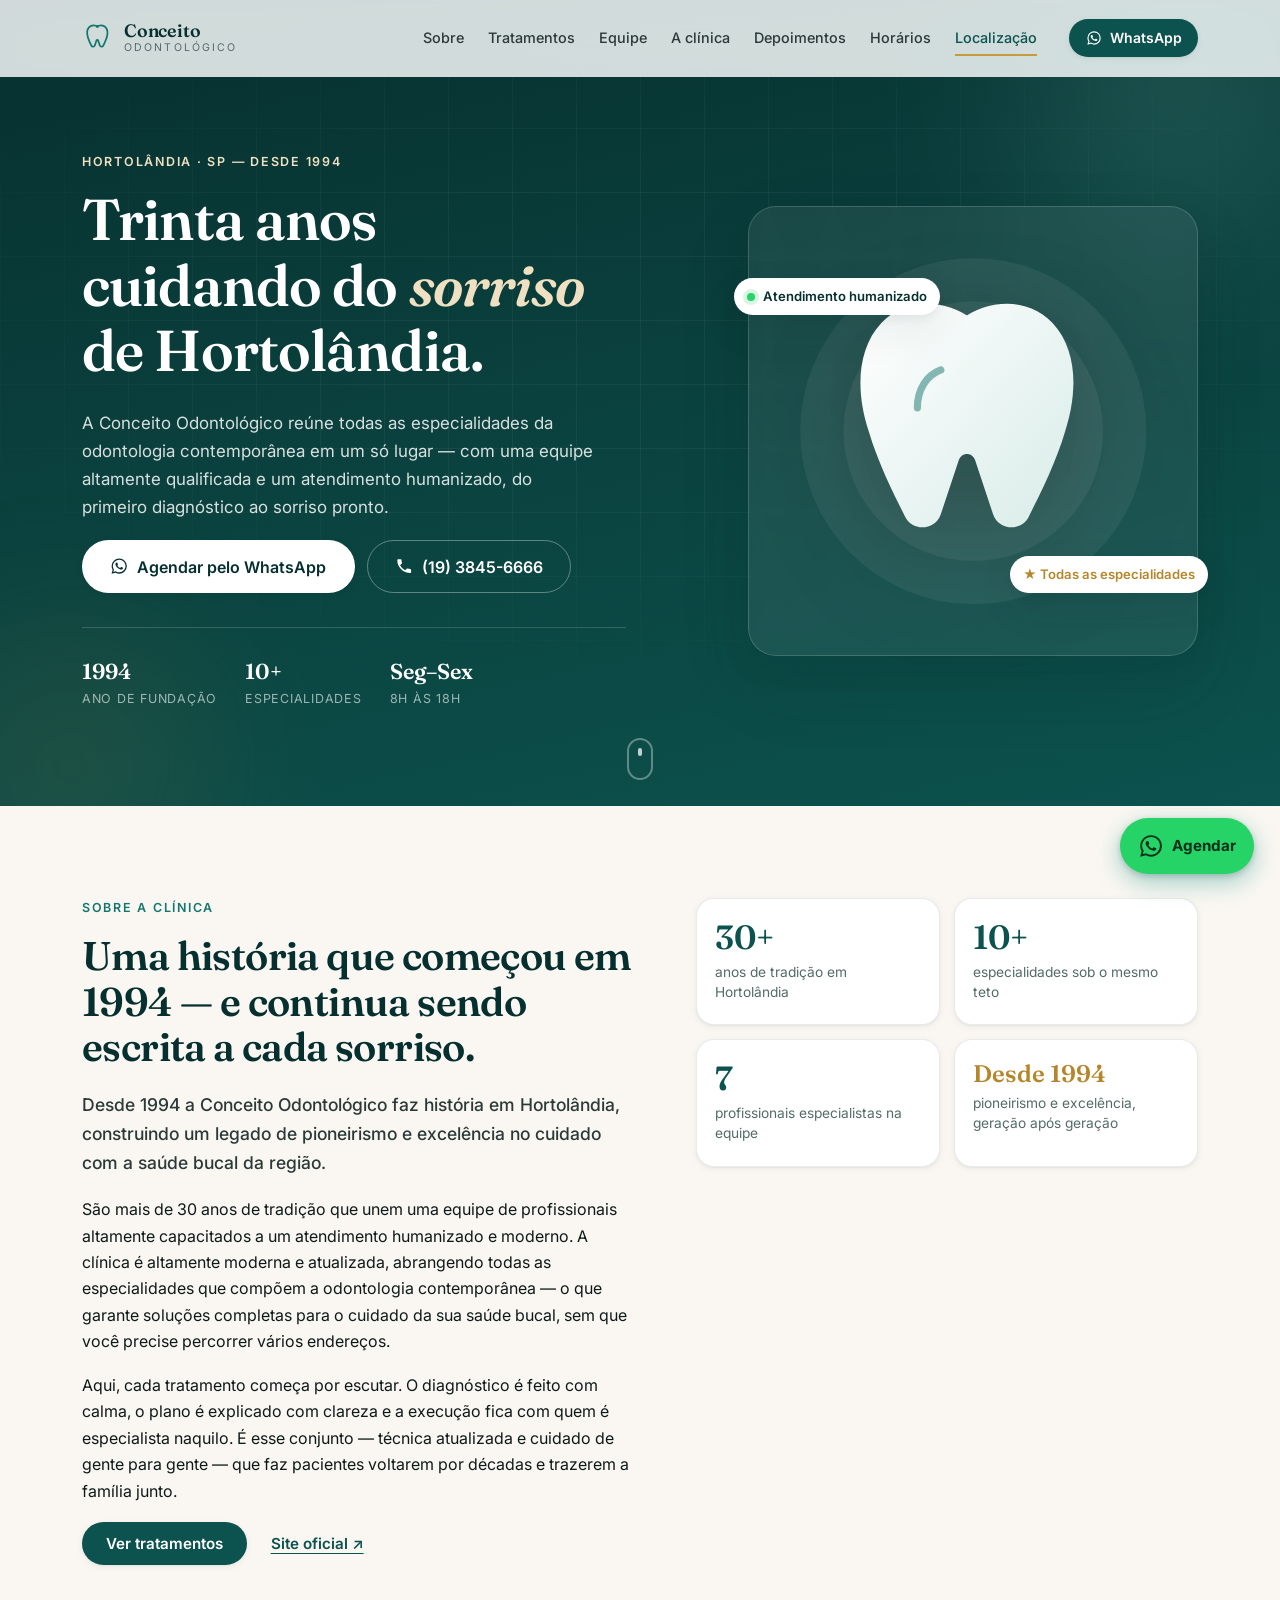
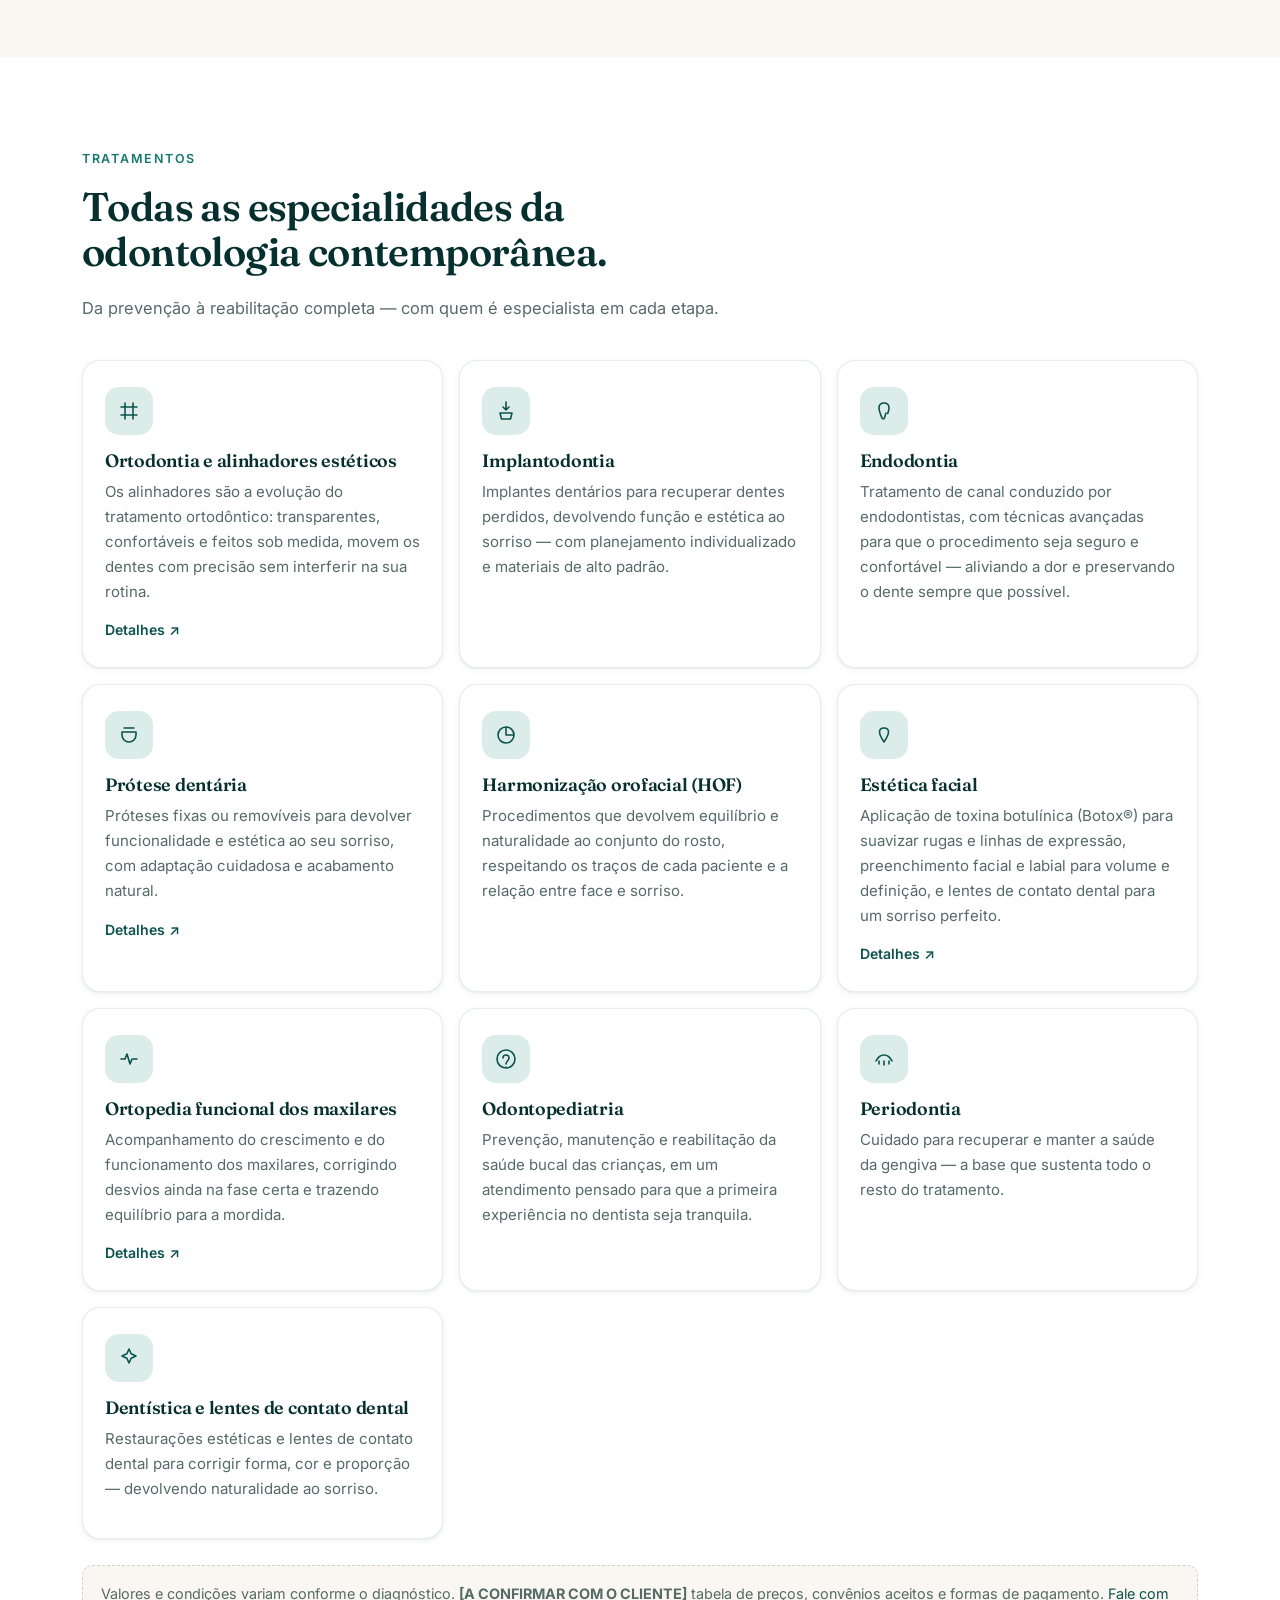
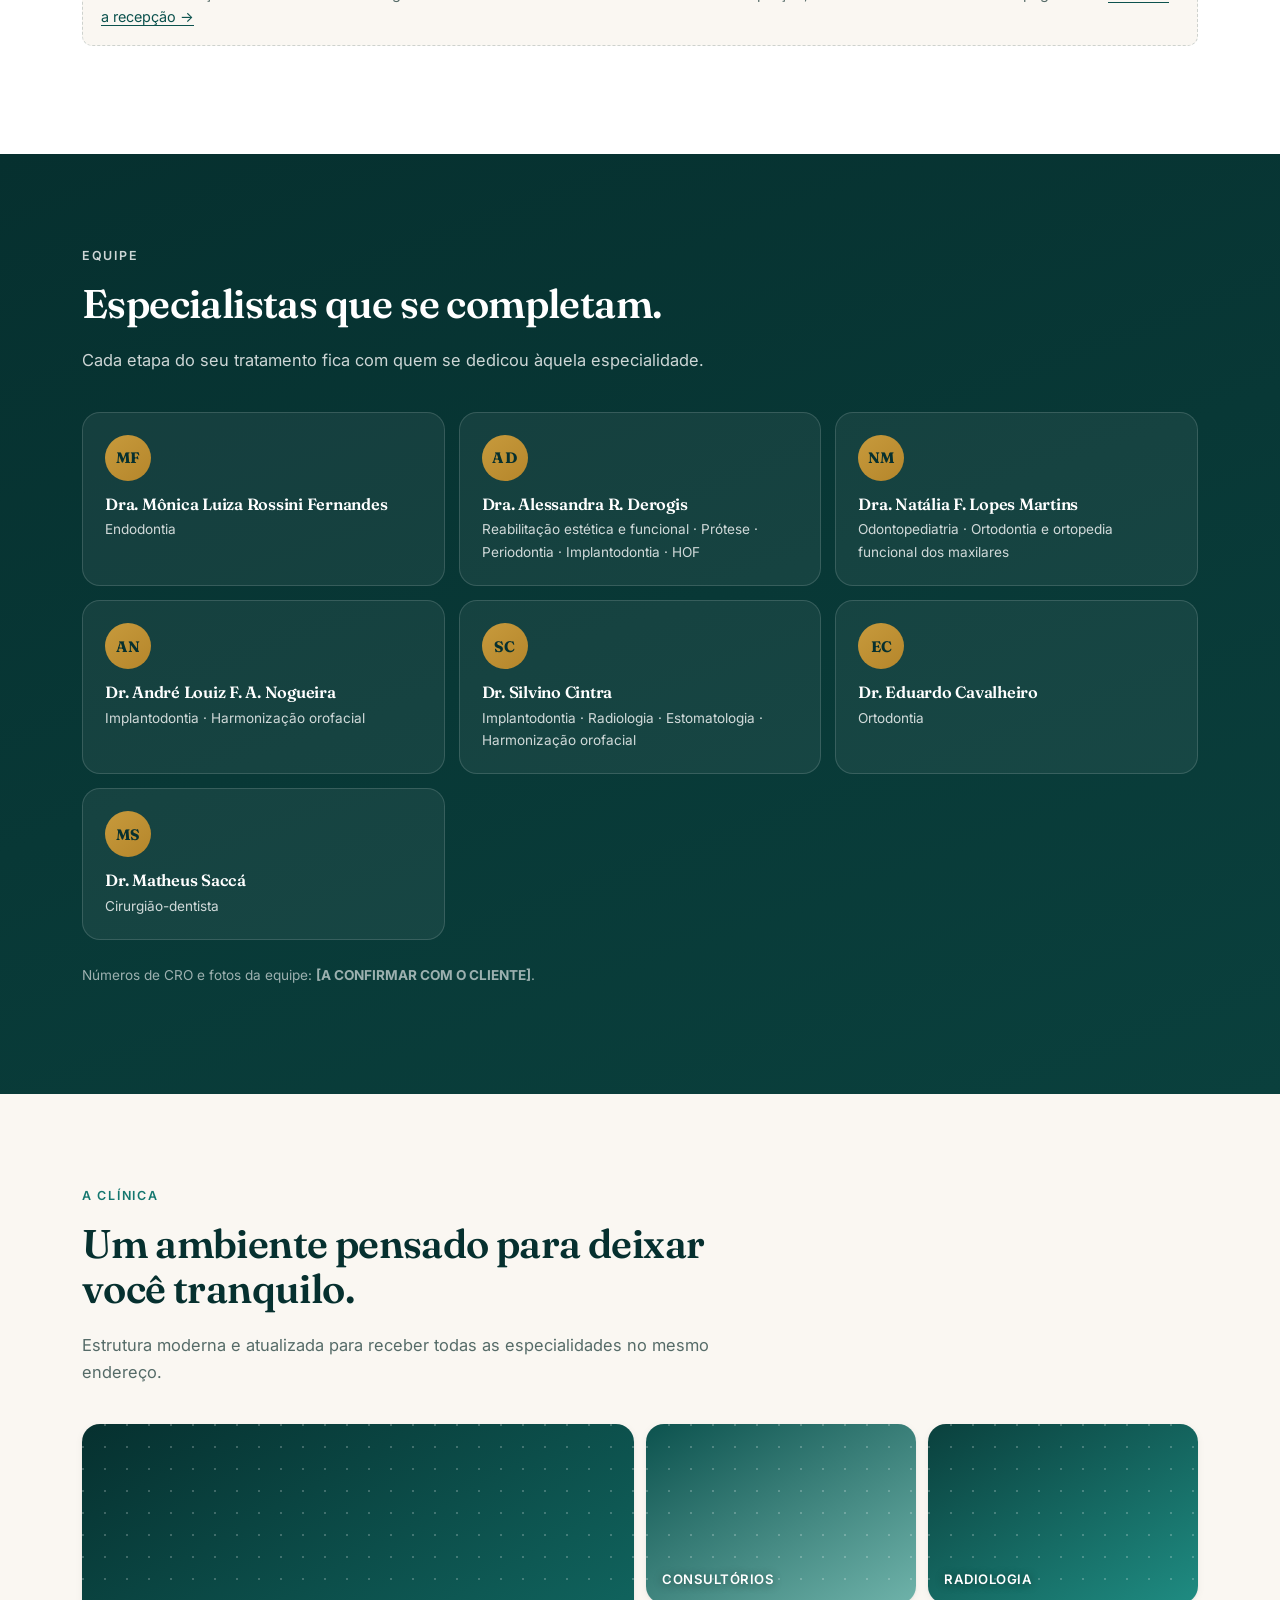
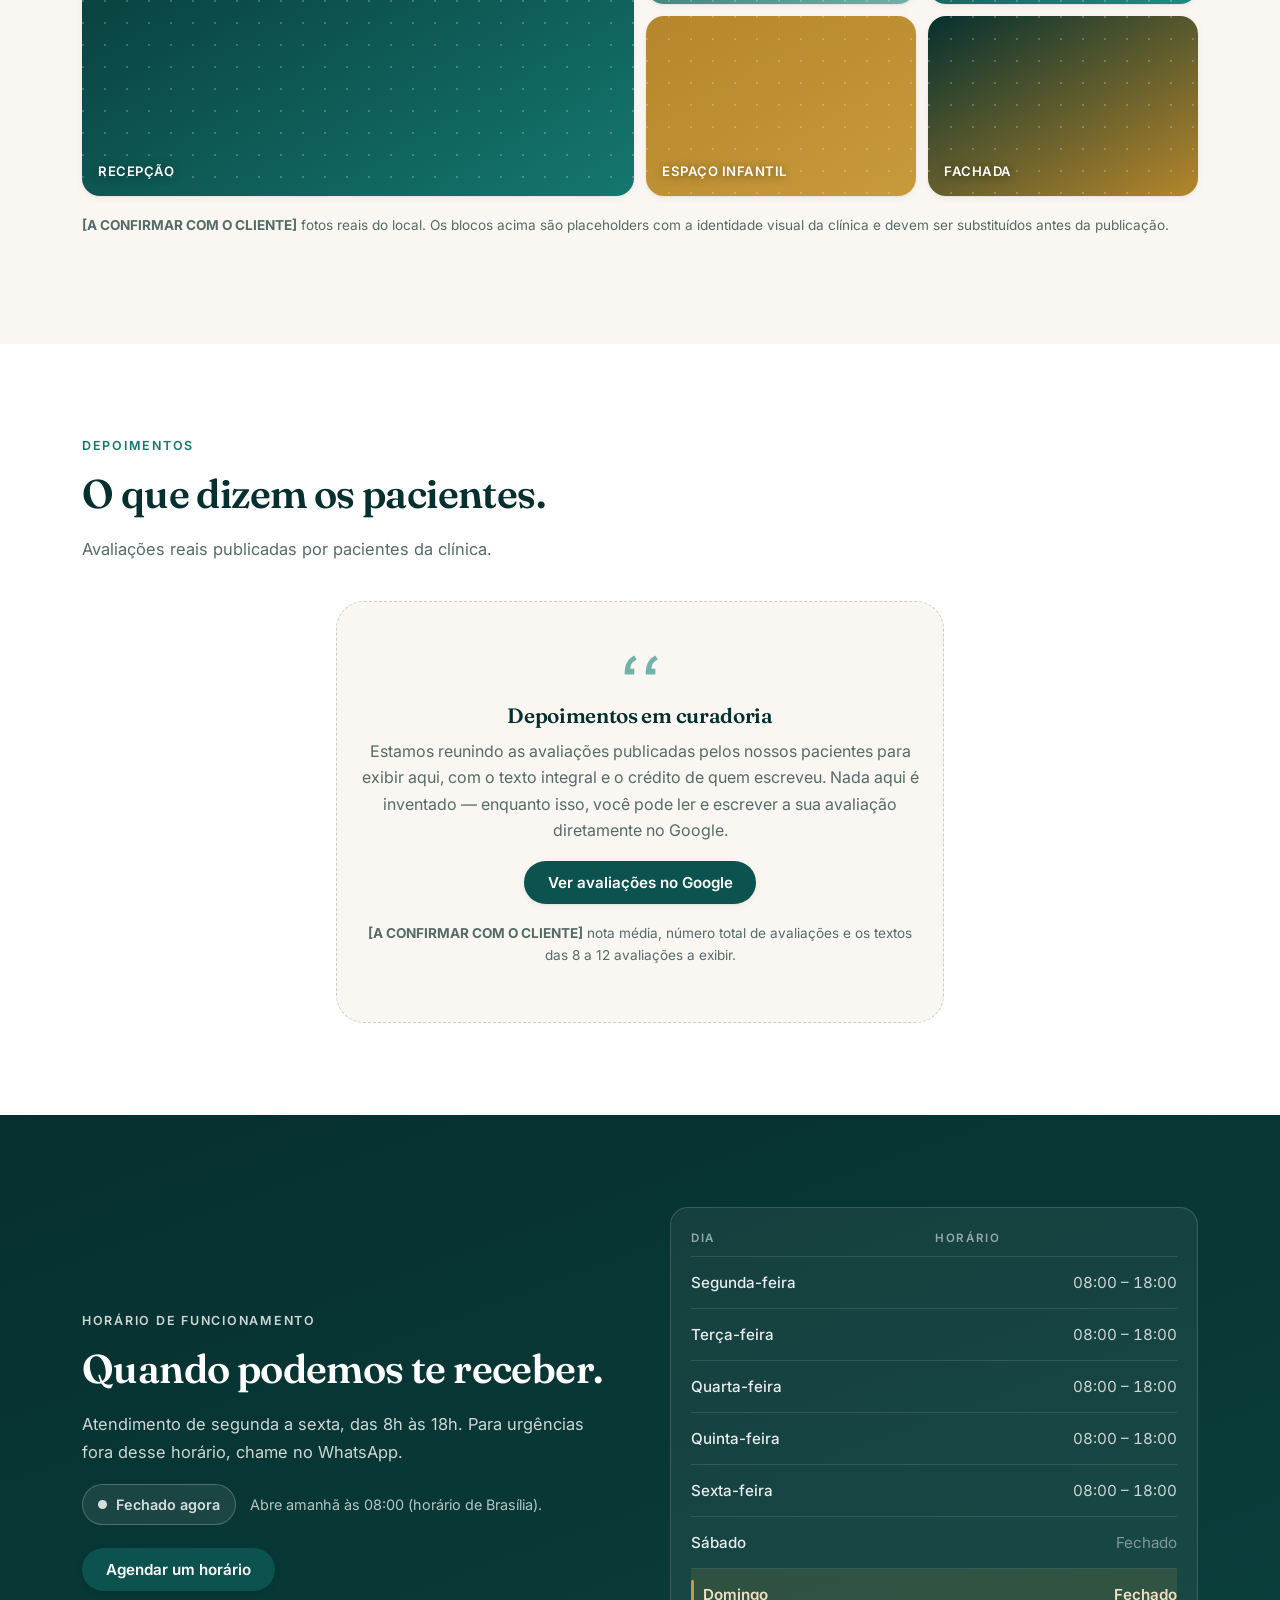
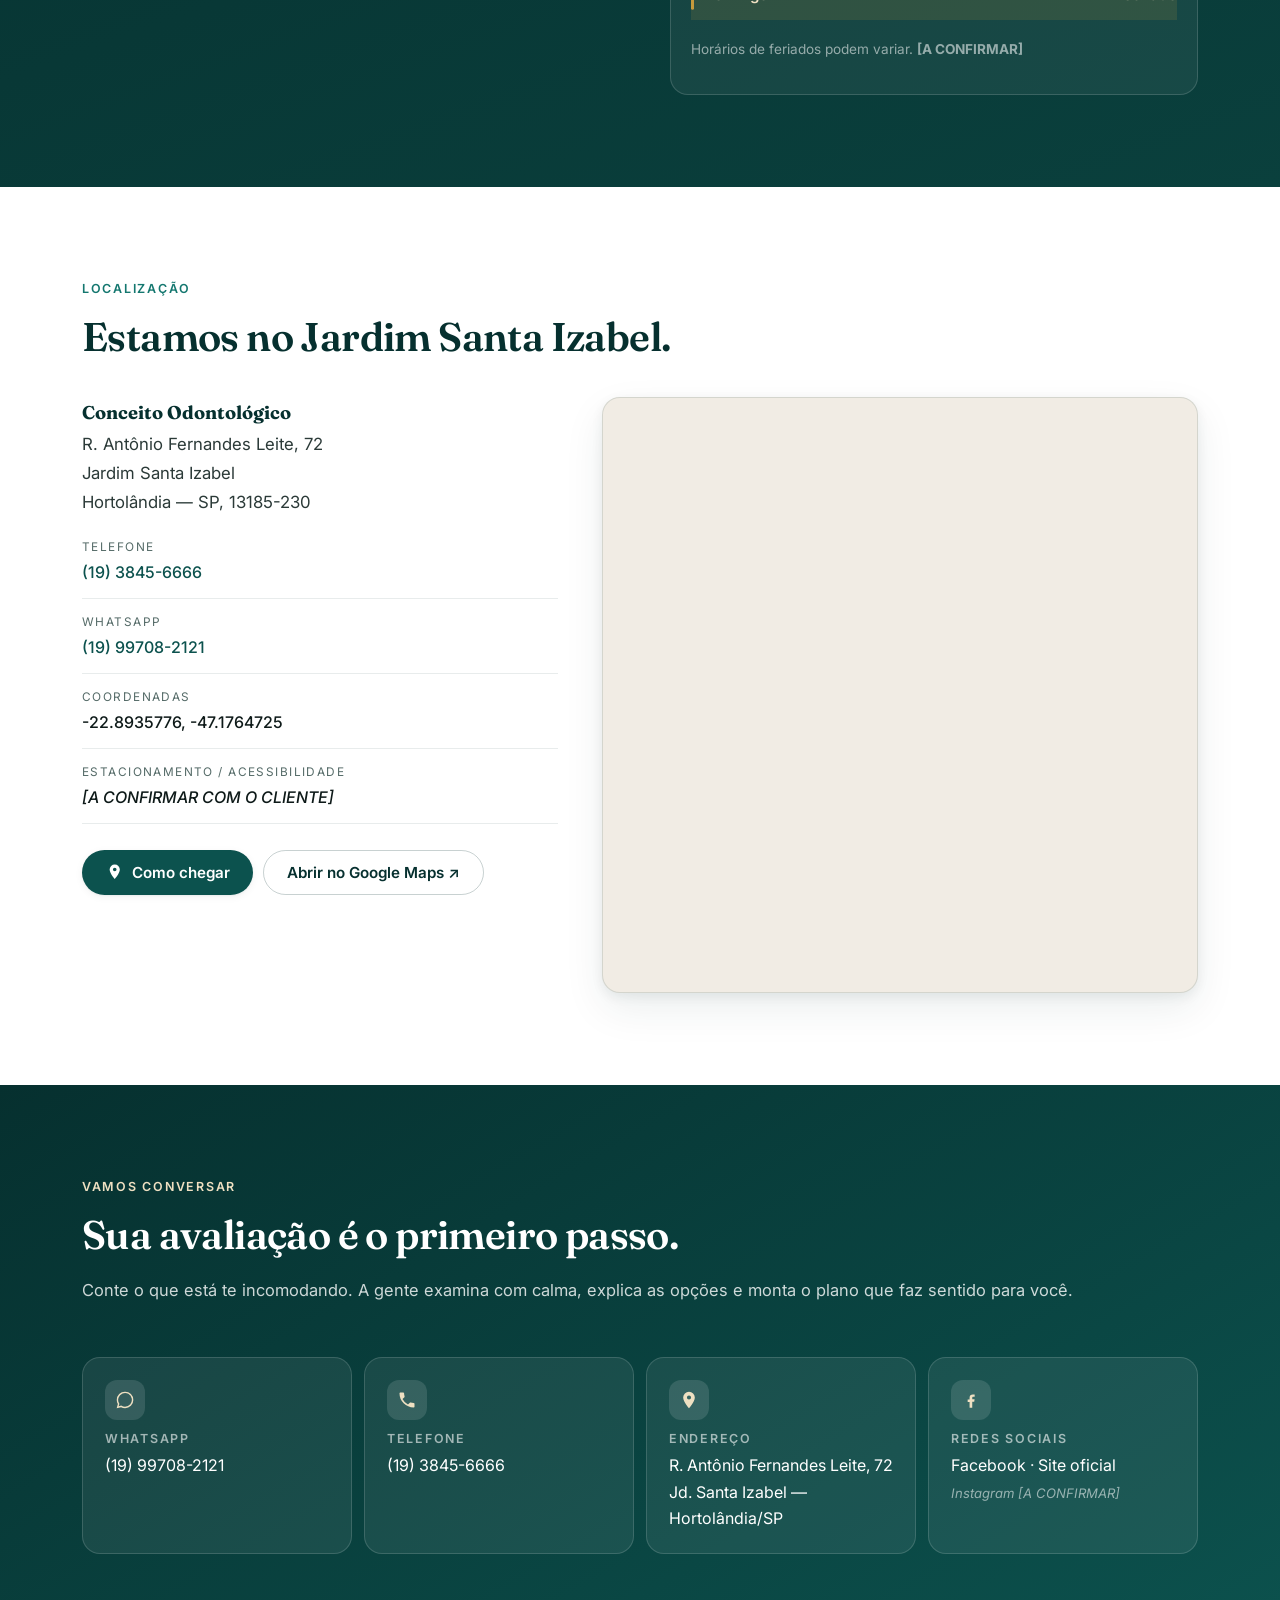
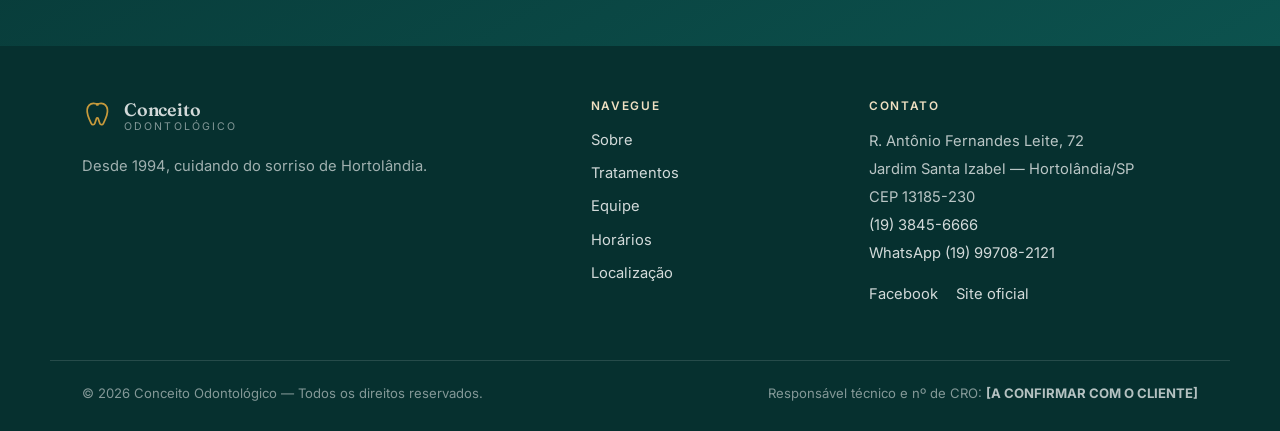
==== conceito-odontologico/index.html @ 2bec83d8 "Add single-page website for Conceito Odontológico (Hortolândia/SP) Builds a responsive, dependency-f" ====
<!DOCTYPE html>
<html lang="pt-BR">
<head>
<meta charset="utf-8">
<meta name="viewport" content="width=device-width, initial-scale=1, viewport-fit=cover">
<title>Conceito Odontológico — Clínica Odontológica em Hortolândia/SP | Desde 1994</title>
<meta name="description" content="Clínica odontológica completa em Hortolândia/SP desde 1994. Implantes, ortodontia e alinhadores, endodontia, prótese, odontopediatria e harmonização orofacial. R. Antônio Fernandes Leite, 72 — Jardim Santa Izabel. (19) 3845-6666.">
<meta name="theme-color" content="#06302F">
<meta name="author" content="Conceito Odontológico">
<link rel="canonical" href="https://conceitoodontologico.com.br/">
<link rel="icon" href="assets/favicon.svg" type="image/svg+xml">
<link rel="apple-touch-icon" href="assets/favicon.svg">

<!-- Open Graph / Social -->
<meta property="og:type" content="website">
<meta property="og:locale" content="pt_BR">
<meta property="og:site_name" content="Conceito Odontológico">
<meta property="og:title" content="Conceito Odontológico — 30 anos cuidando do sorriso de Hortolândia">
<meta property="og:description" content="Clínica odontológica completa em Hortolândia/SP desde 1994. Implantes, ortodontia, endodontia, prótese, odontopediatria e harmonização orofacial.">
<meta property="og:url" content="https://conceitoodontologico.com.br/">
<meta property="og:image" content="https://conceitoodontologico.com.br/assets/og-image.png">
<meta property="og:image:width" content="1200">
<meta property="og:image:height" content="630">
<meta property="og:image:alt" content="Conceito Odontológico — clínica odontológica em Hortolândia desde 1994">
<meta name="twitter:card" content="summary_large_image">
<meta name="twitter:title" content="Conceito Odontológico — 30 anos cuidando do sorriso de Hortolândia">
<meta name="twitter:description" content="Clínica odontológica completa em Hortolândia/SP desde 1994.">
<meta name="twitter:image" content="https://conceitoodontologico.com.br/assets/og-image.png">

<!-- Fontes -->
<link rel="preconnect" href="https://fonts.googleapis.com">
<link rel="preconnect" href="https://fonts.gstatic.com" crossorigin>
<link rel="stylesheet" href="https://fonts.googleapis.com/css2?family=Fraunces:opsz,wght@9..144,400;9..144,500;9..144,600;9..144,700&family=Inter:wght@400;500;600;700&display=swap">
<link rel="stylesheet" href="css/styles.css">
</head>
<body>

<a class="skip-link" href="#conteudo">Pular para o conteúdo principal</a>

<!-- ============ HEADER ============ -->
<header class="site-header" id="topo">
  <div class="wrap header-inner">
    <a class="brand" href="#topo" aria-label="Conceito Odontológico — início">
      <svg class="brand-mark" viewBox="0 0 40 40" aria-hidden="true" focusable="false">
        <path d="M20 6c-3.4-2.6-8.2-2.6-11 .4-3 3.2-3 8.4-1.6 13 1.1 3.6 2.8 7.1 4.3 10.2.9 1.9 3.6 1.7 4.3-.3l2.2-6.4c.3-.9 1.6-.9 1.9 0l2.2 6.4c.7 2 3.4 2.2 4.3.3 1.5-3.1 3.2-6.6 4.3-10.2 1.4-4.6 1.4-9.8-1.6-13-2.8-3-7.6-3-11-.4z" fill="none" stroke="currentColor" stroke-width="2.2" stroke-linejoin="round"/>
      </svg>
      <span class="brand-text">
        <span class="brand-name">Conceito</span>
        <span class="brand-sub">Odontológico</span>
      </span>
    </a>

    <button class="nav-toggle" id="navToggle" aria-expanded="false" aria-controls="navMenu" aria-label="Abrir menu de navegação">
      <span class="nav-toggle-bar"></span>
      <span class="nav-toggle-bar"></span>
      <span class="nav-toggle-bar"></span>
    </button>

    <nav class="nav" id="navMenu" aria-label="Navegação principal">
      <ul class="nav-list">
        <li><a href="#sobre">Sobre</a></li>
        <li><a href="#tratamentos">Tratamentos</a></li>
        <li><a href="#equipe">Equipe</a></li>
        <li><a href="#galeria">A clínica</a></li>
        <li><a href="#depoimentos">Depoimentos</a></li>
        <li><a href="#horarios">Horários</a></li>
        <li><a href="#localizacao">Localização</a></li>
      </ul>
      <a class="btn btn-primary btn-sm nav-cta" href="https://wa.me/5519997082121?text=Ol%C3%A1%21%20Gostaria%20de%20agendar%20uma%20avalia%C3%A7%C3%A3o%20na%20Conceito%20Odontol%C3%B3gico." target="_blank" rel="noopener">
        <svg class="ico" viewBox="0 0 24 24" aria-hidden="true"><path fill="currentColor" d="M12.04 2A9.9 9.9 0 0 0 2.1 11.9c0 1.75.46 3.46 1.34 4.97L2 22l5.27-1.38a9.9 9.9 0 0 0 4.77 1.22h.01A9.9 9.9 0 0 0 22 11.94 9.9 9.9 0 0 0 12.04 2Zm0 18.02a8.2 8.2 0 0 1-4.19-1.15l-.3-.18-3.13.82.84-3.05-.2-.31a8.2 8.2 0 1 1 6.98 3.87Zm4.5-6.15c-.24-.12-1.45-.72-1.68-.8-.22-.08-.39-.12-.55.12-.16.25-.63.8-.78.97-.14.16-.29.18-.53.06a6.7 6.7 0 0 1-3.35-2.93c-.25-.43.25-.4.72-1.33.08-.16.04-.3-.02-.42-.06-.12-.55-1.33-.76-1.82-.2-.48-.4-.41-.55-.42h-.47c-.16 0-.42.06-.64.3-.22.25-.84.83-.84 2.02s.86 2.34.98 2.5c.12.17 1.7 2.6 4.12 3.64 1.53.66 2.13.72 2.9.6.46-.06 1.45-.59 1.65-1.16.2-.57.2-1.06.14-1.16-.06-.1-.22-.17-.46-.29Z"/></svg>
        WhatsApp
      </a>
    </nav>
  </div>
</header>

<main id="conteudo">

<!-- ============ HERO ============ -->
<section class="hero" aria-labelledby="hero-title">
  <div class="hero-bg" aria-hidden="true">
    <div class="hero-glow hero-glow-a"></div>
    <div class="hero-glow hero-glow-b"></div>
    <div class="hero-grid"></div>
  </div>

  <div class="wrap hero-inner">
    <div class="hero-copy">
      <p class="eyebrow reveal">Hortolândia · SP — desde 1994</p>
      <h1 class="hero-title reveal" id="hero-title">
        Trinta anos cuidando do <em>sorriso</em> de Hortolândia.
      </h1>
      <p class="hero-lead reveal">
        A Conceito Odontológico reúne todas as especialidades da odontologia contemporânea
        em um só lugar — com uma equipe altamente qualificada e um atendimento humanizado,
        do primeiro diagnóstico ao sorriso pronto.
      </p>
      <div class="hero-actions reveal">
        <a class="btn btn-primary btn-lg" href="https://wa.me/5519997082121?text=Ol%C3%A1%21%20Gostaria%20de%20agendar%20uma%20avalia%C3%A7%C3%A3o%20na%20Conceito%20Odontol%C3%B3gico." target="_blank" rel="noopener">
          <svg class="ico" viewBox="0 0 24 24" aria-hidden="true"><path fill="currentColor" d="M12.04 2A9.9 9.9 0 0 0 2.1 11.9c0 1.75.46 3.46 1.34 4.97L2 22l5.27-1.38a9.9 9.9 0 0 0 4.77 1.22h.01A9.9 9.9 0 0 0 22 11.94 9.9 9.9 0 0 0 12.04 2Zm0 18.02a8.2 8.2 0 0 1-4.19-1.15l-.3-.18-3.13.82.84-3.05-.2-.31a8.2 8.2 0 1 1 6.98 3.87Zm4.5-6.15c-.24-.12-1.45-.72-1.68-.8-.22-.08-.39-.12-.55.12-.16.25-.63.8-.78.97-.14.16-.29.18-.53.06a6.7 6.7 0 0 1-3.35-2.93c-.25-.43.25-.4.72-1.33.08-.16.04-.3-.02-.42-.06-.12-.55-1.33-.76-1.82-.2-.48-.4-.41-.55-.42h-.47c-.16 0-.42.06-.64.3-.22.25-.84.83-.84 2.02s.86 2.34.98 2.5c.12.17 1.7 2.6 4.12 3.64 1.53.66 2.13.72 2.9.6.46-.06 1.45-.59 1.65-1.16.2-.57.2-1.06.14-1.16-.06-.1-.22-.17-.46-.29Z"/></svg>
          Agendar pelo WhatsApp
        </a>
        <a class="btn btn-ghost btn-lg" href="tel:+551938456666">
          <svg class="ico" viewBox="0 0 24 24" aria-hidden="true"><path fill="currentColor" d="M6.6 10.8a15.1 15.1 0 0 0 6.6 6.6l2.2-2.2c.3-.3.7-.4 1-.2 1.1.4 2.3.6 3.6.6.6 0 1 .4 1 1V20c0 .6-.4 1-1 1A17 17 0 0 1 3 4c0-.6.4-1 1-1h3.5c.6 0 1 .4 1 1 0 1.2.2 2.4.6 3.6.1.4 0 .7-.2 1l-2.3 2.2Z"/></svg>
          (19) 3845-6666
        </a>
      </div>

      <ul class="hero-badges reveal" role="list">
        <li><strong>1994</strong><span>ano de fundação</span></li>
        <li><strong>10+</strong><span>especialidades</span></li>
        <li><strong>Seg–Sex</strong><span>8h às 18h</span></li>
      </ul>
    </div>

    <div class="hero-art reveal" aria-hidden="true">
      <div class="hero-card hero-card-main">
        <svg viewBox="0 0 220 220" class="tooth-art" role="img" aria-hidden="true">
          <defs>
            <linearGradient id="tg" x1="0" y1="0" x2="1" y2="1">
              <stop offset="0%" stop-color="#ffffff"/>
              <stop offset="100%" stop-color="#D8ECE8"/>
            </linearGradient>
          </defs>
          <circle cx="110" cy="110" r="96" fill="rgba(255,255,255,.06)"/>
          <circle cx="110" cy="110" r="72" fill="rgba(255,255,255,.06)"/>
          <path d="M110 48c-16-12-38-12-51 2-14 15-14 39-7 60 5 17 13 33 20 47 4 9 17 8 20-1l10-30c1.5-4.5 7.5-4.5 9 0l10 30c3 9 16 10 20 1 7-14 15-30 20-47 7-21 7-45-7-60-13-14-35-14-51-2z" fill="url(#tg)"/>
          <path d="M92 76c-8 3-13 11-13 21" fill="none" stroke="#14776F" stroke-width="4" stroke-linecap="round" opacity=".5"/>
        </svg>
      </div>
      <div class="hero-chip hero-chip-1">
        <span class="dot"></span> Atendimento humanizado
      </div>
      <div class="hero-chip hero-chip-2">
        ★ Todas as especialidades
      </div>
    </div>
  </div>

  <a class="hero-scroll" href="#sobre" aria-label="Rolar para a seção Sobre">
    <span></span>
  </a>
</section>

<!-- ============ SOBRE ============ -->
<section class="section section-bone" id="sobre" aria-labelledby="sobre-title">
  <div class="wrap grid-2">
    <div class="reveal">
      <p class="eyebrow">Sobre a clínica</p>
      <h2 class="section-title" id="sobre-title">Uma história que começou em 1994 — e continua sendo escrita a cada sorriso.</h2>
      <p class="lead">
        Desde 1994 a Conceito Odontológico faz história em Hortolândia, construindo um legado
        de pioneirismo e excelência no cuidado com a saúde bucal da região.
      </p>
      <p>
        São mais de 30 anos de tradição que unem uma equipe de profissionais altamente
        capacitados a um atendimento humanizado e moderno. A clínica é altamente moderna e
        atualizada, abrangendo todas as especialidades que compõem a odontologia contemporânea
        — o que garante soluções completas para o cuidado da sua saúde bucal, sem que você
        precise percorrer vários endereços.
      </p>
      <p>
        Aqui, cada tratamento começa por escutar. O diagnóstico é feito com calma, o plano é
        explicado com clareza e a execução fica com quem é especialista naquilo. É esse
        conjunto — técnica atualizada e cuidado de gente para gente — que faz pacientes
        voltarem por décadas e trazerem a família junto.
      </p>
      <div class="about-actions">
        <a class="btn btn-primary" href="#tratamentos">Ver tratamentos</a>
        <a class="btn btn-link" href="https://conceitoodontologico.com.br/" target="_blank" rel="noopener">Site oficial ↗</a>
      </div>
    </div>

    <ul class="stat-grid reveal" role="list">
      <li class="stat">
        <span class="stat-num" data-count="30" data-suffix="+">30+</span>
        <span class="stat-label">anos de tradição em Hortolândia</span>
      </li>
      <li class="stat">
        <span class="stat-num" data-count="10" data-suffix="+">10+</span>
        <span class="stat-label">especialidades sob o mesmo teto</span>
      </li>
      <li class="stat">
        <span class="stat-num" data-count="7" data-suffix="">7</span>
        <span class="stat-label">profissionais especialistas na equipe</span>
      </li>
      <li class="stat stat-wide">
        <span class="stat-num stat-num-sm">Desde 1994</span>
        <span class="stat-label">pioneirismo e excelência, geração após geração</span>
      </li>
    </ul>
  </div>
</section>

<!-- ============ TRATAMENTOS ============ -->
<section class="section" id="tratamentos" aria-labelledby="trat-title">
  <div class="wrap">
    <header class="section-head reveal">
      <p class="eyebrow">Tratamentos</p>
      <h2 class="section-title" id="trat-title">Todas as especialidades da odontologia contemporânea.</h2>
      <p class="section-sub">
        Da prevenção à reabilitação completa — com quem é especialista em cada etapa.
      </p>
    </header>

    <ul class="card-grid" role="list">

      <li class="card reveal">
        <span class="card-icon" aria-hidden="true">
          <svg viewBox="0 0 24 24"><path fill="none" stroke="currentColor" stroke-width="1.6" stroke-linecap="round" stroke-linejoin="round" d="M4 8h16M4 16h16M8 4v16M16 4v16"/></svg>
        </span>
        <h3>Ortodontia e alinhadores estéticos</h3>
        <p>Os alinhadores são a evolução do tratamento ortodôntico: transparentes, confortáveis e feitos sob medida, movem os dentes com precisão sem interferir na sua rotina.</p>
        <a class="card-link" href="https://conceitoodontologico.com.br/tratamentos/ortodontia-e-alinhadores-esteticos/" target="_blank" rel="noopener">Detalhes <span aria-hidden="true">↗</span></a>
      </li>

      <li class="card reveal">
        <span class="card-icon" aria-hidden="true">
          <svg viewBox="0 0 24 24"><path fill="none" stroke="currentColor" stroke-width="1.6" stroke-linecap="round" stroke-linejoin="round" d="M12 3v8m0 0 3-3m-3 3-3-3m-3 6h12l-1.5 6h-9L6 14Z"/></svg>
        </span>
        <h3>Implantodontia</h3>
        <p>Implantes dentários para recuperar dentes perdidos, devolvendo função e estética ao sorriso — com planejamento individualizado e materiais de alto padrão.</p>
      </li>

      <li class="card reveal">
        <span class="card-icon" aria-hidden="true">
          <svg viewBox="0 0 24 24"><path fill="none" stroke="currentColor" stroke-width="1.6" stroke-linecap="round" stroke-linejoin="round" d="M12 4c-3 0-5 2-5 5 0 4 2 7 3 10 .4 1.2 2 1.2 2.4 0L14 14M12 4c3 0 5 2 5 5 0 2-.6 3.8-1.3 5.5"/></svg>
        </span>
        <h3>Endodontia</h3>
        <p>Tratamento de canal conduzido por endodontistas, com técnicas avançadas para que o procedimento seja seguro e confortável — aliviando a dor e preservando o dente sempre que possível.</p>
      </li>

      <li class="card reveal">
        <span class="card-icon" aria-hidden="true">
          <svg viewBox="0 0 24 24"><path fill="none" stroke="currentColor" stroke-width="1.6" stroke-linecap="round" stroke-linejoin="round" d="M5 9h14v3a7 7 0 0 1-7 7 7 7 0 0 1-7-7V9Zm2-4h10"/></svg>
        </span>
        <h3>Prótese dentária</h3>
        <p>Próteses fixas ou removíveis para devolver funcionalidade e estética ao seu sorriso, com adaptação cuidadosa e acabamento natural.</p>
        <a class="card-link" href="https://conceitoodontologico.com.br/tratamentos/protese-dentaria/" target="_blank" rel="noopener">Detalhes <span aria-hidden="true">↗</span></a>
      </li>

      <li class="card reveal">
        <span class="card-icon" aria-hidden="true">
          <svg viewBox="0 0 24 24"><path fill="none" stroke="currentColor" stroke-width="1.6" stroke-linecap="round" stroke-linejoin="round" d="M12 4a8 8 0 1 0 8 8m-8-8v8h8m-8-8a8 8 0 0 1 8 8"/></svg>
        </span>
        <h3>Harmonização orofacial (HOF)</h3>
        <p>Procedimentos que devolvem equilíbrio e naturalidade ao conjunto do rosto, respeitando os traços de cada paciente e a relação entre face e sorriso.</p>
      </li>

      <li class="card reveal">
        <span class="card-icon" aria-hidden="true">
          <svg viewBox="0 0 24 24"><path fill="none" stroke="currentColor" stroke-width="1.6" stroke-linecap="round" stroke-linejoin="round" d="M12 5c2.5 0 4.5 1.5 4.5 4S14 16 12 19c-2-3-4.5-7.5-4.5-10s2-4 4.5-4Z"/></svg>
        </span>
        <h3>Estética facial</h3>
        <p>Aplicação de toxina botulínica (Botox®) para suavizar rugas e linhas de expressão, preenchimento facial e labial para volume e definição, e lentes de contato dental para um sorriso perfeito.</p>
        <a class="card-link" href="https://conceitoodontologico.com.br/tratamentos/estetica-facial/" target="_blank" rel="noopener">Detalhes <span aria-hidden="true">↗</span></a>
      </li>

      <li class="card reveal">
        <span class="card-icon" aria-hidden="true">
          <svg viewBox="0 0 24 24"><path fill="none" stroke="currentColor" stroke-width="1.6" stroke-linecap="round" stroke-linejoin="round" d="M4 12h4l2-5 3 10 2-5h5"/></svg>
        </span>
        <h3>Ortopedia funcional dos maxilares</h3>
        <p>Acompanhamento do crescimento e do funcionamento dos maxilares, corrigindo desvios ainda na fase certa e trazendo equilíbrio para a mordida.</p>
        <a class="card-link" href="https://conceitoodontologico.com.br/tratamentos/ortopedia-funcional-dos-maxilares/" target="_blank" rel="noopener">Detalhes <span aria-hidden="true">↗</span></a>
      </li>

      <li class="card reveal">
        <span class="card-icon" aria-hidden="true">
          <svg viewBox="0 0 24 24"><path fill="none" stroke="currentColor" stroke-width="1.6" stroke-linecap="round" stroke-linejoin="round" d="M9 11a3 3 0 1 1 6 0c0 3-3 3-3 6m0 3h.01"/><circle cx="12" cy="12" r="9" fill="none" stroke="currentColor" stroke-width="1.6"/></svg>
        </span>
        <h3>Odontopediatria</h3>
        <p>Prevenção, manutenção e reabilitação da saúde bucal das crianças, em um atendimento pensado para que a primeira experiência no dentista seja tranquila.</p>
      </li>

      <li class="card reveal">
        <span class="card-icon" aria-hidden="true">
          <svg viewBox="0 0 24 24"><path fill="none" stroke="currentColor" stroke-width="1.6" stroke-linecap="round" stroke-linejoin="round" d="M4 14c2-4 5-6 8-6s6 2 8 6M7 14v3m5-3v4m5-4v3"/></svg>
        </span>
        <h3>Periodontia</h3>
        <p>Cuidado para recuperar e manter a saúde da gengiva — a base que sustenta todo o resto do tratamento.</p>
      </li>

      <li class="card reveal">
        <span class="card-icon" aria-hidden="true">
          <svg viewBox="0 0 24 24"><path fill="none" stroke="currentColor" stroke-width="1.6" stroke-linecap="round" stroke-linejoin="round" d="m12 3 2.2 4.8L19 10l-4.8 2.2L12 17l-2.2-4.8L5 10l4.8-2.2L12 3Z"/></svg>
        </span>
        <h3>Dentística e lentes de contato dental</h3>
        <p>Restaurações estéticas e lentes de contato dental para corrigir forma, cor e proporção — devolvendo naturalidade ao sorriso.</p>
      </li>

    </ul>

    <p class="card-grid-note reveal">
      Valores e condições variam conforme o diagnóstico.
      <strong>[A CONFIRMAR COM O CLIENTE]</strong> tabela de preços, convênios aceitos e formas de pagamento.
      <a href="https://wa.me/5519997082121?text=Ol%C3%A1%21%20Gostaria%20de%20informa%C3%A7%C3%B5es%20sobre%20tratamentos%20e%20valores." target="_blank" rel="noopener">Fale com a recepção →</a>
    </p>
  </div>
</section>

<!-- ============ EQUIPE ============ -->
<section class="section section-deep" id="equipe" aria-labelledby="equipe-title">
  <div class="wrap">
    <header class="section-head reveal">
      <p class="eyebrow eyebrow-light">Equipe</p>
      <h2 class="section-title" id="equipe-title">Especialistas que se completam.</h2>
      <p class="section-sub">
        Cada etapa do seu tratamento fica com quem se dedicou àquela especialidade.
      </p>
    </header>

    <ul class="team-grid" role="list">
      <li class="member reveal">
        <span class="member-initials" aria-hidden="true">MF</span>
        <h3>Dra. Mônica Luiza Rossini Fernandes</h3>
        <p class="member-role">Endodontia</p>
      </li>
      <li class="member reveal">
        <span class="member-initials" aria-hidden="true">AD</span>
        <h3>Dra. Alessandra R. Derogis</h3>
        <p class="member-role">Reabilitação estética e funcional · Prótese · Periodontia · Implantodontia · HOF</p>
      </li>
      <li class="member reveal">
        <span class="member-initials" aria-hidden="true">NM</span>
        <h3>Dra. Natália F. Lopes Martins</h3>
        <p class="member-role">Odontopediatria · Ortodontia e ortopedia funcional dos maxilares</p>
      </li>
      <li class="member reveal">
        <span class="member-initials" aria-hidden="true">AN</span>
        <h3>Dr. André Louiz F. A. Nogueira</h3>
        <p class="member-role">Implantodontia · Harmonização orofacial</p>
      </li>
      <li class="member reveal">
        <span class="member-initials" aria-hidden="true">SC</span>
        <h3>Dr. Silvino Cintra</h3>
        <p class="member-role">Implantodontia · Radiologia · Estomatologia · Harmonização orofacial</p>
      </li>
      <li class="member reveal">
        <span class="member-initials" aria-hidden="true">EC</span>
        <h3>Dr. Eduardo Cavalheiro</h3>
        <p class="member-role">Ortodontia</p>
      </li>
      <li class="member reveal">
        <span class="member-initials" aria-hidden="true">MS</span>
        <h3>Dr. Matheus Saccá</h3>
        <p class="member-role">Cirurgião-dentista</p>
      </li>
    </ul>
    <p class="team-note reveal">Números de CRO e fotos da equipe: <strong>[A CONFIRMAR COM O CLIENTE]</strong>.</p>
  </div>
</section>

<!-- ============ GALERIA ============ -->
<section class="section section-bone" id="galeria" aria-labelledby="galeria-title">
  <div class="wrap">
    <header class="section-head reveal">
      <p class="eyebrow">A clínica</p>
      <h2 class="section-title" id="galeria-title">Um ambiente pensado para deixar você tranquilo.</h2>
      <p class="section-sub">
        Estrutura moderna e atualizada para receber todas as especialidades no mesmo endereço.
      </p>
    </header>

    <!--
      GALERIA — SUBSTITUIR PELAS FOTOS REAIS
      Não foi possível baixar as fotos reais do perfil do Google (acesso de rede bloqueado
      nesta sessão). Os blocos abaixo usam a identidade visual da clínica como placeholder.
      Para trocar: coloque os arquivos em assets/galeria/ e troque cada <div class="tile-art">
      por <img src="assets/galeria/01.jpg" alt="descrição real" loading="lazy" width="800" height="600">
    -->
    <ul class="gallery" role="list">
      <li class="tile tile-lg reveal">
        <div class="tile-art tile-art-1" aria-hidden="true"></div>
        <span class="tile-label">Recepção</span>
      </li>
      <li class="tile reveal">
        <div class="tile-art tile-art-2" aria-hidden="true"></div>
        <span class="tile-label">Consultórios</span>
      </li>
      <li class="tile reveal">
        <div class="tile-art tile-art-3" aria-hidden="true"></div>
        <span class="tile-label">Radiologia</span>
      </li>
      <li class="tile reveal">
        <div class="tile-art tile-art-4" aria-hidden="true"></div>
        <span class="tile-label">Espaço infantil</span>
      </li>
      <li class="tile reveal">
        <div class="tile-art tile-art-5" aria-hidden="true"></div>
        <span class="tile-label">Fachada</span>
      </li>
    </ul>
    <p class="gallery-note reveal">
      <strong>[A CONFIRMAR COM O CLIENTE]</strong> fotos reais do local. Os blocos acima são
      placeholders com a identidade visual da clínica e devem ser substituídos antes da publicação.
    </p>
  </div>
</section>

<!-- ============ DEPOIMENTOS ============ -->
<section class="section" id="depoimentos" aria-labelledby="dep-title">
  <div class="wrap">
    <header class="section-head reveal">
      <p class="eyebrow">Depoimentos</p>
      <h2 class="section-title" id="dep-title">O que dizem os pacientes.</h2>
      <p class="section-sub">Avaliações reais publicadas por pacientes da clínica.</p>
    </header>

    <!--
      DEPOIMENTOS — 100% REAIS, NADA INVENTADO.
      Não foi possível ler as avaliações do Google nesta sessão (acesso de rede bloqueado).
      Para publicar depoimentos: preencha o array DEPOIMENTOS em js/main.js com o texto
      integral das avaliações reais do perfil do Google. Enquanto o array estiver vazio,
      esta seção mostra o convite honesto abaixo em vez de qualquer texto fictício.
    -->
    <div id="depoimentosGrid" class="testimonial-grid" hidden></div>

    <div id="depoimentosVazio" class="testimonial-empty reveal">
      <svg class="quote-mark" viewBox="0 0 48 48" aria-hidden="true"><path fill="currentColor" d="M18 34H8c0-9 1.6-15.6 10-20l2.6 4.2C15.4 21 14 24 14 28h4v6Zm22 0H30c0-9 1.6-15.6 10-20l2.6 4.2C37.4 21 36 24 36 28h4v6Z"/></svg>
      <h3>Depoimentos em curadoria</h3>
      <p>
        Estamos reunindo as avaliações publicadas pelos nossos pacientes para exibir aqui,
        com o texto integral e o crédito de quem escreveu. Nada aqui é inventado —
        enquanto isso, você pode ler e escrever a sua avaliação diretamente no Google.
      </p>
      <a class="btn btn-primary" href="https://www.google.com/maps/place/R.+Ant%C3%B4nio+Fernandes+Leite,+72+-+Jardim+Santa+Izabel,+Hortol%C3%A2ndia+-+SP,+13185-230/@-22.8935776,-47.1764725,17z" target="_blank" rel="noopener">
        Ver avaliações no Google
      </a>
      <p class="testimonial-empty-note">
        <strong>[A CONFIRMAR COM O CLIENTE]</strong> nota média, número total de avaliações e
        os textos das 8 a 12 avaliações a exibir.
      </p>
    </div>
  </div>
</section>

<!-- ============ HORÁRIOS ============ -->
<section class="section section-deep" id="horarios" aria-labelledby="hor-title">
  <div class="wrap grid-2 grid-2-tight">
    <div class="reveal">
      <p class="eyebrow eyebrow-light">Horário de funcionamento</p>
      <h2 class="section-title" id="hor-title">Quando podemos te receber.</h2>
      <p class="section-sub">
        Atendimento de segunda a sexta, das 8h às 18h. Para urgências fora desse horário,
        chame no WhatsApp.
      </p>
      <p class="status-line">
        <span id="statusBadge" class="status-badge status-unknown">
          <span class="status-dot"></span><span id="statusText">Verificando horário…</span>
        </span>
        <span id="statusDetail" class="status-detail"></span>
      </p>
      <a class="btn btn-primary" href="https://wa.me/5519997082121?text=Ol%C3%A1%21%20Gostaria%20de%20agendar%20um%20hor%C3%A1rio." target="_blank" rel="noopener">Agendar um horário</a>
    </div>

    <div class="hours-card reveal">
      <table class="hours-table">
        <caption class="sr-only">Horário de funcionamento da Conceito Odontológico</caption>
        <thead>
          <tr><th scope="col">Dia</th><th scope="col">Horário</th></tr>
        </thead>
        <tbody>
          <tr data-day="1"><th scope="row">Segunda-feira</th><td>08:00 – 18:00</td></tr>
          <tr data-day="2"><th scope="row">Terça-feira</th><td>08:00 – 18:00</td></tr>
          <tr data-day="3"><th scope="row">Quarta-feira</th><td>08:00 – 18:00</td></tr>
          <tr data-day="4"><th scope="row">Quinta-feira</th><td>08:00 – 18:00</td></tr>
          <tr data-day="5"><th scope="row">Sexta-feira</th><td>08:00 – 18:00</td></tr>
          <tr data-day="6"><th scope="row">Sábado</th><td class="closed">Fechado</td></tr>
          <tr data-day="0"><th scope="row">Domingo</th><td class="closed">Fechado</td></tr>
        </tbody>
      </table>
      <p class="hours-note">Horários de feriados podem variar. <strong>[A CONFIRMAR]</strong></p>
    </div>
  </div>
</section>

<!-- ============ LOCALIZAÇÃO ============ -->
<section class="section" id="localizacao" aria-labelledby="loc-title">
  <div class="wrap">
    <header class="section-head reveal">
      <p class="eyebrow">Localização</p>
      <h2 class="section-title" id="loc-title">Estamos no Jardim Santa Izabel.</h2>
    </header>

    <div class="location">
      <div class="location-info reveal">
        <address class="address">
          <strong>Conceito Odontológico</strong><br>
          R. Antônio Fernandes Leite, 72<br>
          Jardim Santa Izabel<br>
          Hortolândia — SP, 13185-230
        </address>
        <dl class="location-meta">
          <div><dt>Telefone</dt><dd><a href="tel:+551938456666">(19) 3845-6666</a></dd></div>
          <div><dt>WhatsApp</dt><dd><a href="https://wa.me/5519997082121" target="_blank" rel="noopener">(19) 99708-2121</a></dd></div>
          <div><dt>Coordenadas</dt><dd>-22.8935776, -47.1764725</dd></div>
          <div><dt>Estacionamento / acessibilidade</dt><dd><em>[A CONFIRMAR COM O CLIENTE]</em></dd></div>
        </dl>
        <div class="location-actions">
          <a class="btn btn-primary" href="https://www.google.com/maps/dir/?api=1&destination=-22.8935776,-47.1764725" target="_blank" rel="noopener">
            <svg class="ico" viewBox="0 0 24 24" aria-hidden="true"><path fill="currentColor" d="M12 2a7 7 0 0 0-7 7c0 5.2 7 13 7 13s7-7.8 7-13a7 7 0 0 0-7-7Zm0 9.5A2.5 2.5 0 1 1 12 6.5a2.5 2.5 0 0 1 0 5Z"/></svg>
            Como chegar
          </a>
          <a class="btn btn-ghost btn-dark" href="https://www.google.com/maps/place/R.+Ant%C3%B4nio+Fernandes+Leite,+72+-+Jardim+Santa+Izabel,+Hortol%C3%A2ndia+-+SP,+13185-230/@-22.8935776,-47.1764725,17z" target="_blank" rel="noopener">Abrir no Google Maps ↗</a>
        </div>
      </div>

      <div class="map-frame reveal">
        <iframe
          title="Mapa com a localização da Conceito Odontológico — R. Antônio Fernandes Leite, 72, Hortolândia/SP"
          src="https://www.google.com/maps?q=-22.8935776,-47.1764725&hl=pt-BR&z=17&output=embed"
          loading="lazy"
          referrerpolicy="no-referrer-when-downgrade"
          allowfullscreen></iframe>
      </div>
    </div>
  </div>
</section>

<!-- ============ CONTATO / CTA FINAL ============ -->
<section class="section cta-final" id="contato" aria-labelledby="cta-title">
  <div class="wrap cta-inner">
    <div class="reveal">
      <p class="eyebrow eyebrow-light">Vamos conversar</p>
      <h2 class="section-title" id="cta-title">Sua avaliação é o primeiro passo.</h2>
      <p class="section-sub">
        Conte o que está te incomodando. A gente examina com calma, explica as opções
        e monta o plano que faz sentido para você.
      </p>
    </div>

    <ul class="contact-cards" role="list">
      <li class="contact-card reveal">
        <span class="contact-icon" aria-hidden="true">
          <svg viewBox="0 0 24 24"><path fill="currentColor" d="M12.04 2A9.9 9.9 0 0 0 2.1 11.9c0 1.75.46 3.46 1.34 4.97L2 22l5.27-1.38a9.9 9.9 0 0 0 4.77 1.22h.01A9.9 9.9 0 0 0 22 11.94 9.9 9.9 0 0 0 12.04 2Zm0 18.02a8.2 8.2 0 0 1-4.19-1.15l-.3-.18-3.13.82.84-3.05-.2-.31a8.2 8.2 0 1 1 6.98 3.87Z"/></svg>
        </span>
        <h3>WhatsApp</h3>
        <p><a href="https://wa.me/5519997082121?text=Ol%C3%A1%21%20Gostaria%20de%20agendar%20uma%20avalia%C3%A7%C3%A3o." target="_blank" rel="noopener">(19) 99708-2121</a></p>
      </li>
      <li class="contact-card reveal">
        <span class="contact-icon" aria-hidden="true">
          <svg viewBox="0 0 24 24"><path fill="currentColor" d="M6.6 10.8a15.1 15.1 0 0 0 6.6 6.6l2.2-2.2c.3-.3.7-.4 1-.2 1.1.4 2.3.6 3.6.6.6 0 1 .4 1 1V20c0 .6-.4 1-1 1A17 17 0 0 1 3 4c0-.6.4-1 1-1h3.5c.6 0 1 .4 1 1 0 1.2.2 2.4.6 3.6.1.4 0 .7-.2 1l-2.3 2.2Z"/></svg>
        </span>
        <h3>Telefone</h3>
        <p><a href="tel:+551938456666">(19) 3845-6666</a></p>
      </li>
      <li class="contact-card reveal">
        <span class="contact-icon" aria-hidden="true">
          <svg viewBox="0 0 24 24"><path fill="currentColor" d="M12 2a7 7 0 0 0-7 7c0 5.2 7 13 7 13s7-7.8 7-13a7 7 0 0 0-7-7Zm0 9.5A2.5 2.5 0 1 1 12 6.5a2.5 2.5 0 0 1 0 5Z"/></svg>
        </span>
        <h3>Endereço</h3>
        <p><a href="#localizacao">R. Antônio Fernandes Leite, 72<br>Jd. Santa Izabel — Hortolândia/SP</a></p>
      </li>
      <li class="contact-card reveal">
        <span class="contact-icon" aria-hidden="true">
          <svg viewBox="0 0 24 24"><path fill="currentColor" d="M13.5 21v-7h2.4l.4-2.8h-2.8V9.4c0-.8.2-1.4 1.4-1.4H16.4V5.5c-.3 0-1.2-.1-2.3-.1-2.3 0-3.8 1.4-3.8 3.9v2.2H8v2.8h2.3v7h3.2Z"/></svg>
        </span>
        <h3>Redes sociais</h3>
        <p>
          <a href="https://www.facebook.com/conceitoodontologico/" target="_blank" rel="noopener">Facebook</a> ·
          <a href="https://conceitoodontologico.com.br/" target="_blank" rel="noopener">Site oficial</a><br>
          <em class="tbc">Instagram [A CONFIRMAR]</em>
        </p>
      </li>
    </ul>
  </div>
</section>

</main>

<!-- ============ FOOTER ============ -->
<footer class="site-footer">
  <div class="wrap footer-inner">
    <div class="footer-brand">
      <a class="brand brand-footer" href="#topo" aria-label="Conceito Odontológico — voltar ao topo">
        <svg class="brand-mark" viewBox="0 0 40 40" aria-hidden="true" focusable="false">
          <path d="M20 6c-3.4-2.6-8.2-2.6-11 .4-3 3.2-3 8.4-1.6 13 1.1 3.6 2.8 7.1 4.3 10.2.9 1.9 3.6 1.7 4.3-.3l2.2-6.4c.3-.9 1.6-.9 1.9 0l2.2 6.4c.7 2 3.4 2.2 4.3.3 1.5-3.1 3.2-6.6 4.3-10.2 1.4-4.6 1.4-9.8-1.6-13-2.8-3-7.6-3-11-.4z" fill="none" stroke="currentColor" stroke-width="2.2" stroke-linejoin="round"/>
        </svg>
        <span class="brand-text">
          <span class="brand-name">Conceito</span>
          <span class="brand-sub">Odontológico</span>
        </span>
      </a>
      <p class="footer-tag">Desde 1994, cuidando do sorriso de Hortolândia.</p>
    </div>

    <nav class="footer-nav" aria-label="Navegação do rodapé">
      <h2 class="footer-h">Navegue</h2>
      <ul>
        <li><a href="#sobre">Sobre</a></li>
        <li><a href="#tratamentos">Tratamentos</a></li>
        <li><a href="#equipe">Equipe</a></li>
        <li><a href="#horarios">Horários</a></li>
        <li><a href="#localizacao">Localização</a></li>
      </ul>
    </nav>

    <div class="footer-contact">
      <h2 class="footer-h">Contato</h2>
      <address>
        R. Antônio Fernandes Leite, 72<br>
        Jardim Santa Izabel — Hortolândia/SP<br>
        CEP 13185-230<br>
        <a href="tel:+551938456666">(19) 3845-6666</a><br>
        <a href="https://wa.me/5519997082121" target="_blank" rel="noopener">WhatsApp (19) 99708-2121</a>
      </address>
      <p class="footer-social">
        <a href="https://www.facebook.com/conceitoodontologico/" target="_blank" rel="noopener" aria-label="Facebook da Conceito Odontológico">Facebook</a>
        <a href="https://conceitoodontologico.com.br/" target="_blank" rel="noopener">Site oficial</a>
      </p>
    </div>
  </div>

  <div class="wrap footer-bottom">
    <p>© <span id="ano">2026</span> Conceito Odontológico — Todos os direitos reservados.</p>
    <p class="footer-legal">Responsável técnico e nº de CRO: <strong>[A CONFIRMAR COM O CLIENTE]</strong></p>
  </div>
</footer>

<!-- Botão flutuante de WhatsApp -->
<a class="wa-float" href="https://wa.me/5519997082121?text=Ol%C3%A1%21%20Gostaria%20de%20agendar%20uma%20avalia%C3%A7%C3%A3o%20na%20Conceito%20Odontol%C3%B3gico." target="_blank" rel="noopener" aria-label="Falar com a Conceito Odontológico no WhatsApp">
  <svg viewBox="0 0 24 24" aria-hidden="true"><path fill="currentColor" d="M12.04 2A9.9 9.9 0 0 0 2.1 11.9c0 1.75.46 3.46 1.34 4.97L2 22l5.27-1.38a9.9 9.9 0 0 0 4.77 1.22h.01A9.9 9.9 0 0 0 22 11.94 9.9 9.9 0 0 0 12.04 2Zm0 18.02a8.2 8.2 0 0 1-4.19-1.15l-.3-.18-3.13.82.84-3.05-.2-.31a8.2 8.2 0 1 1 6.98 3.87Zm4.5-6.15c-.24-.12-1.45-.72-1.68-.8-.22-.08-.39-.12-.55.12-.16.25-.63.8-.78.97-.14.16-.29.18-.53.06a6.7 6.7 0 0 1-3.35-2.93c-.25-.43.25-.4.72-1.33.08-.16.04-.3-.02-.42-.06-.12-.55-1.33-.76-1.82-.2-.48-.4-.41-.55-.42h-.47c-.16 0-.42.06-.64.3-.22.25-.84.83-.84 2.02s.86 2.34.98 2.5c.12.17 1.7 2.6 4.12 3.64 1.53.66 2.13.72 2.9.6.46-.06 1.45-.59 1.65-1.16.2-.57.2-1.06.14-1.16-.06-.1-.22-.17-.46-.29Z"/></svg>
  <span class="wa-float-label">Agendar</span>
</a>

<!-- ============ DADOS ESTRUTURADOS (JSON-LD) ============ -->
<script type="application/ld+json">
{
  "@context": "https://schema.org",
  "@type": "Dentist",
  "@id": "https://conceitoodontologico.com.br/#clinica",
  "name": "Conceito Odontológico",
  "alternateName": "Conceito Odontológico Clínica Odontológica",
  "description": "Clínica odontológica em Hortolândia/SP desde 1994, com todas as especialidades da odontologia contemporânea: endodontia, implantodontia, ortodontia e alinhadores estéticos, prótese dentária, odontopediatria, periodontia, ortopedia funcional dos maxilares, estética facial e harmonização orofacial.",
  "url": "https://conceitoodontologico.com.br/",
  "telephone": "+551938456666",
  "foundingDate": "1994",
  "priceRange": "$$",
  "image": "https://conceitoodontologico.com.br/assets/og-image.png",
  "address": {
    "@type": "PostalAddress",
    "streetAddress": "R. Antônio Fernandes Leite, 72",
    "addressLocality": "Hortolândia",
    "addressRegion": "SP",
    "postalCode": "13185-230",
    "addressCountry": "BR"
  },
  "geo": {
    "@type": "GeoCoordinates",
    "latitude": -22.8935776,
    "longitude": -47.1764725
  },
  "hasMap": "https://www.google.com/maps/place/R.+Ant%C3%B4nio+Fernandes+Leite,+72+-+Jardim+Santa+Izabel,+Hortol%C3%A2ndia+-+SP,+13185-230/@-22.8935776,-47.1764725,17z",
  "openingHoursSpecification": [
    {
      "@type": "OpeningHoursSpecification",
      "dayOfWeek": ["Monday", "Tuesday", "Wednesday", "Thursday", "Friday"],
      "opens": "08:00",
      "closes": "18:00"
    }
  ],
  "sameAs": [
    "https://www.facebook.com/conceitoodontologico/"
  ],
  "areaServed": {
    "@type": "City",
    "name": "Hortolândia"
  },
  "medicalSpecialty": "Dentistry",
  "availableService": [
    { "@type": "MedicalProcedure", "name": "Ortodontia e alinhadores estéticos" },
    { "@type": "MedicalProcedure", "name": "Implantodontia" },
    { "@type": "MedicalProcedure", "name": "Endodontia" },
    { "@type": "MedicalProcedure", "name": "Prótese dentária" },
    { "@type": "MedicalProcedure", "name": "Harmonização orofacial" },
    { "@type": "MedicalProcedure", "name": "Estética facial" },
    { "@type": "MedicalProcedure", "name": "Ortopedia funcional dos maxilares" },
    { "@type": "MedicalProcedure", "name": "Odontopediatria" },
    { "@type": "MedicalProcedure", "name": "Periodontia" },
    { "@type": "MedicalProcedure", "name": "Dentística e lentes de contato dental" }
  ]
}
</script>

<script src="js/main.js" defer></script>
</body>
</html>
---- conceito-odontologico/css/styles.css ----
/* =========================================================
   Conceito Odontológico — Hortolândia/SP
   Direção visual: verde petróleo (confiança clínica) +
   dourado suave (30 anos de tradição) sobre neutros quentes.
   Tipografia: Fraunces (títulos) + Inter (texto).
   Mobile-first. Sem frameworks.
   ========================================================= */

/* ---------- Tokens ---------- */
:root {
  --bone:        #FAF7F2;
  --bone-deep:   #F1ECE4;
  --white:       #FFFFFF;
  --ink:         #0E1A19;
  --ink-soft:    #2B3A38;
  --muted:       #556B68;

  --brand-900:   #06302F;
  --brand-800:   #0A403D;
  --brand-700:   #0C524E;
  --brand-500:   #14776F;
  --brand-300:   #6FB3AA;
  --brand-100:   #DCEDE9;

  --gold:        #B5862B;
  --gold-bright: #C79A3C;
  --gold-soft:   #EFE0C2;

  --wa:          #25D366;
  --wa-dark:     #128C7E;

  --radius-sm:   10px;
  --radius:      18px;
  --radius-lg:   28px;

  --shadow-sm:   0 1px 2px rgba(6,48,47,.06), 0 2px 8px rgba(6,48,47,.05);
  --shadow:      0 4px 12px rgba(6,48,47,.07), 0 16px 40px rgba(6,48,47,.08);
  --shadow-lg:   0 10px 30px rgba(6,48,47,.10), 0 30px 70px rgba(6,48,47,.12);

  --font-display: "Fraunces", "Iowan Old Style", Georgia, "Times New Roman", serif;
  --font-body:    "Inter", -apple-system, BlinkMacSystemFont, "Segoe UI", Roboto, Helvetica, Arial, sans-serif;

  --wrap:        1180px;
  --gutter:      20px;
  --header-h:    68px;

  --ease:        cubic-bezier(.22,.61,.36,1);
}

/* ---------- Reset ---------- */
*, *::before, *::after { box-sizing: border-box; }
html { -webkit-text-size-adjust: 100%; scroll-behavior: smooth; scroll-padding-top: calc(var(--header-h) + 12px); }
body {
  margin: 0;
  background: var(--white);
  color: var(--ink);
  font-family: var(--font-body);
  font-size: 1rem;
  line-height: 1.65;
  -webkit-font-smoothing: antialiased;
  overflow-x: hidden;
}
img, svg, iframe { max-width: 100%; }
img { height: auto; display: block; }
h1, h2, h3 { font-family: var(--font-display); font-weight: 600; line-height: 1.14; letter-spacing: -.015em; margin: 0 0 .5em; }
p { margin: 0 0 1.1em; }
a { color: var(--brand-700); text-decoration-thickness: 1px; text-underline-offset: 3px; }
ul { margin: 0; padding: 0; }
li { list-style: none; }
address { font-style: normal; }
table { border-collapse: collapse; width: 100%; }

@media (prefers-reduced-motion: reduce) {
  html { scroll-behavior: auto; }
  *, *::before, *::after { animation-duration: .01ms !important; animation-iteration-count: 1 !important; transition-duration: .01ms !important; }
}

/* ---------- Utilidades ---------- */
.wrap { width: 100%; max-width: var(--wrap); margin-inline: auto; padding-inline: var(--gutter); }
.sr-only {
  position: absolute; width: 1px; height: 1px; padding: 0; margin: -1px;
  overflow: hidden; clip: rect(0 0 0 0); white-space: nowrap; border: 0;
}
.skip-link {
  position: absolute; left: -9999px; top: 0; z-index: 200;
  background: var(--brand-900); color: var(--white);
  padding: 12px 18px; border-radius: 0 0 var(--radius-sm) 0; font-weight: 600;
}
.skip-link:focus { left: 0; }

:focus-visible {
  outline: 3px solid var(--gold-bright);
  outline-offset: 3px;
  border-radius: 4px;
}

.eyebrow {
  font-size: .78rem; font-weight: 600; letter-spacing: .14em; text-transform: uppercase;
  color: var(--brand-500); margin: 0 0 .9rem;
}
.eyebrow-light { color: var(--gold-soft); }

.ico { width: 1.15em; height: 1.15em; flex: none; }

/* ---------- Botões ---------- */
.btn {
  display: inline-flex; align-items: center; justify-content: center; gap: .55em;
  font-family: var(--font-body); font-weight: 600; font-size: .95rem; line-height: 1;
  padding: .85em 1.5em; border-radius: 999px; border: 1.5px solid transparent;
  text-decoration: none; cursor: pointer;
  transition: transform .22s var(--ease), background-color .22s var(--ease), box-shadow .22s var(--ease), color .22s var(--ease), border-color .22s var(--ease);
}
.btn:hover { transform: translateY(-2px); }
.btn:active { transform: translateY(0); }
.btn-sm { padding: .68em 1.1em; font-size: .875rem; }
.btn-lg { padding: 1em 1.7em; font-size: 1rem; }

.btn-primary { background: var(--brand-700); color: var(--white); box-shadow: var(--shadow-sm); }
.btn-primary:hover { background: var(--brand-900); box-shadow: var(--shadow); }

.btn-ghost { background: transparent; color: var(--brand-900); border-color: rgba(6,48,47,.22); }
.btn-ghost:hover { border-color: var(--brand-700); background: var(--brand-100); }
.btn-ghost.btn-dark { color: var(--brand-900); }

.btn-link {
  background: none; padding: .85em .2em; color: var(--brand-700);
  text-decoration: underline; text-underline-offset: 4px;
}
.btn-link:hover { color: var(--brand-900); }

/* ---------- Header ---------- */
.site-header {
  position: fixed; inset: 0 0 auto 0; z-index: 100;
  background: rgba(255,255,255,.82);
  backdrop-filter: saturate(160%) blur(14px);
  -webkit-backdrop-filter: saturate(160%) blur(14px);
  border-bottom: 1px solid transparent;
  transition: box-shadow .3s var(--ease), border-color .3s var(--ease), background-color .3s var(--ease);
}
.site-header.is-stuck { border-bottom-color: rgba(6,48,47,.10); box-shadow: 0 6px 24px rgba(6,48,47,.06); }
.header-inner { display: flex; align-items: center; gap: 12px; min-height: var(--header-h); }

.brand { display: inline-flex; align-items: center; gap: 10px; color: var(--brand-900); text-decoration: none; margin-right: auto; }
.brand-mark { width: 32px; height: 32px; color: var(--brand-500); flex: none; }
.brand-text { display: flex; flex-direction: column; line-height: 1; }
.brand-name { font-family: var(--font-display); font-weight: 600; font-size: 1.12rem; letter-spacing: -.01em; }
.brand-sub { font-size: .66rem; letter-spacing: .2em; text-transform: uppercase; color: var(--muted); margin-top: 3px; }

.nav-toggle {
  display: inline-flex; flex-direction: column; justify-content: center; gap: 5px;
  width: 44px; height: 44px; padding: 0 10px;
  background: none; border: 1px solid rgba(6,48,47,.14); border-radius: 12px; cursor: pointer;
}
.nav-toggle-bar { display: block; height: 2px; background: var(--brand-900); border-radius: 2px; transition: transform .25s var(--ease), opacity .2s var(--ease); }
.nav-toggle[aria-expanded="true"] .nav-toggle-bar:nth-child(1) { transform: translateY(7px) rotate(45deg); }
.nav-toggle[aria-expanded="true"] .nav-toggle-bar:nth-child(2) { opacity: 0; }
.nav-toggle[aria-expanded="true"] .nav-toggle-bar:nth-child(3) { transform: translateY(-7px) rotate(-45deg); }

.nav {
  position: fixed; inset: var(--header-h) 0 auto 0;
  background: var(--white);
  border-bottom: 1px solid rgba(6,48,47,.10);
  box-shadow: var(--shadow);
  padding: 8px var(--gutter) 22px;
  display: grid; gap: 14px;
  transform-origin: top;
  opacity: 0; visibility: hidden; transform: translateY(-10px);
  transition: opacity .25s var(--ease), transform .25s var(--ease), visibility .25s;
  max-height: calc(100dvh - var(--header-h)); overflow-y: auto;
}
.nav.is-open { opacity: 1; visibility: visible; transform: translateY(0); }
.nav-list { display: grid; gap: 2px; }
.nav-list a {
  display: block; padding: 12px 4px; color: var(--ink-soft); font-weight: 500;
  text-decoration: none; border-bottom: 1px solid rgba(6,48,47,.07);
}
.nav-list a:hover, .nav-list a.is-active { color: var(--brand-700); }
.nav-cta { justify-self: start; }

/* ---------- Hero ---------- */
.hero {
  position: relative; isolation: isolate; overflow: hidden;
  padding: calc(var(--header-h) + 54px) 0 72px;
  background: linear-gradient(168deg, var(--brand-900) 0%, var(--brand-800) 46%, var(--brand-700) 100%);
  color: var(--white);
}
.hero-bg { position: absolute; inset: 0; z-index: -1; }
.hero-glow { position: absolute; border-radius: 50%; filter: blur(80px); opacity: .5; }
.hero-glow-a { width: 460px; height: 460px; top: -140px; right: -130px; background: radial-gradient(circle, rgba(111,179,170,.55), transparent 70%); }
.hero-glow-b { width: 380px; height: 380px; bottom: -150px; left: -120px; background: radial-gradient(circle, rgba(199,154,60,.35), transparent 70%); }
.hero-grid {
  position: absolute; inset: 0;
  background-image: linear-gradient(rgba(255,255,255,.05) 1px, transparent 1px),
                    linear-gradient(90deg, rgba(255,255,255,.05) 1px, transparent 1px);
  background-size: 64px 64px;
  mask-image: radial-gradient(ellipse 80% 60% at 50% 40%, #000 30%, transparent 78%);
  -webkit-mask-image: radial-gradient(ellipse 80% 60% at 50% 40%, #000 30%, transparent 78%);
}
.hero-inner { display: grid; gap: 44px; }
.hero-copy { max-width: 34rem; }
.hero .eyebrow { color: var(--gold-soft); }
.hero-title { font-size: clamp(2.3rem, 9vw, 3.4rem); margin-bottom: .45em; }
.hero-title em { font-style: italic; color: var(--gold-soft); }
.hero-lead { font-size: 1.06rem; color: rgba(255,255,255,.84); max-width: 32rem; }
.hero-actions { display: flex; flex-wrap: wrap; gap: 12px; margin-bottom: 34px; }
.hero .btn-primary { background: var(--white); color: var(--brand-900); }
.hero .btn-primary:hover { background: var(--gold-soft); color: var(--brand-900); }
.hero .btn-ghost { color: var(--white); border-color: rgba(255,255,255,.34); }
.hero .btn-ghost:hover { background: rgba(255,255,255,.10); border-color: rgba(255,255,255,.7); }

.hero-badges { display: flex; flex-wrap: wrap; gap: 10px 28px; padding-top: 26px; border-top: 1px solid rgba(255,255,255,.16); }
.hero-badges li { display: flex; flex-direction: column; }
.hero-badges strong { font-family: var(--font-display); font-size: 1.35rem; font-weight: 600; color: var(--white); }
.hero-badges span { font-size: .78rem; letter-spacing: .06em; text-transform: uppercase; color: rgba(255,255,255,.6); }

.hero-art { position: relative; display: none; }
.hero-card {
  border-radius: var(--radius-lg);
  background: rgba(255,255,255,.07);
  border: 1px solid rgba(255,255,255,.16);
  backdrop-filter: blur(6px);
  padding: 26px;
  box-shadow: var(--shadow-lg);
}
.tooth-art { width: 100%; height: auto; display: block; filter: drop-shadow(0 22px 40px rgba(0,0,0,.28)); }
.hero-chip {
  position: absolute; display: inline-flex; align-items: center; gap: 8px;
  background: var(--white); color: var(--brand-900);
  font-size: .82rem; font-weight: 600;
  padding: .6em 1em; border-radius: 999px; box-shadow: var(--shadow);
  animation: float 6s ease-in-out infinite;
}
.hero-chip-1 { left: -14px; top: 16%; }
.hero-chip-2 { right: -10px; bottom: 14%; animation-delay: -3s; color: var(--gold); }
.hero-chip .dot { width: 8px; height: 8px; border-radius: 50%; background: var(--wa); box-shadow: 0 0 0 4px rgba(37,211,102,.18); }
@keyframes float { 0%,100% { transform: translateY(0); } 50% { transform: translateY(-9px); } }

.hero-scroll { display: none; }

/* ---------- Seções ---------- */
.section { padding: 64px 0; }
.section-bone { background: var(--bone); }
.section-deep { background: linear-gradient(160deg, var(--brand-900), var(--brand-800)); color: var(--white); }
.section-deep .section-title { color: var(--white); }
.section-deep .section-sub, .section-deep p { color: rgba(255,255,255,.8); }

.section-head { max-width: 44rem; margin-bottom: 38px; }
.section-title { font-size: clamp(1.7rem, 5.6vw, 2.5rem); color: var(--brand-900); }
.section-sub { color: var(--muted); font-size: 1.03rem; }
.lead { font-size: 1.1rem; color: var(--ink-soft); font-weight: 500; }

.grid-2 { display: grid; gap: 40px; }
.about-actions { display: flex; flex-wrap: wrap; align-items: center; gap: 10px 20px; }

/* ---------- Estatísticas ---------- */
.stat-grid { display: grid; grid-template-columns: repeat(2, 1fr); gap: 12px; }
.stat {
  background: var(--white); border: 1px solid rgba(6,48,47,.09);
  border-radius: var(--radius); padding: 22px 18px;
  box-shadow: var(--shadow-sm);
  transition: transform .3s var(--ease), box-shadow .3s var(--ease);
}
.stat:hover { transform: translateY(-4px); box-shadow: var(--shadow); }
.stat-wide .stat-label { max-width: 20ch; }
.stat-num { display: block; font-family: var(--font-display); font-size: 2.1rem; font-weight: 600; color: var(--brand-700); line-height: 1; }
.stat-num-sm { font-size: 1.5rem; color: var(--gold); }
.stat-label { display: block; margin-top: 8px; font-size: .86rem; color: var(--muted); line-height: 1.45; }

/* ---------- Cards de tratamento ---------- */
.card-grid { display: grid; gap: 16px; }
.card {
  position: relative;
  background: var(--white); border: 1px solid rgba(6,48,47,.09);
  border-radius: var(--radius); padding: 26px 22px 24px;
  box-shadow: var(--shadow-sm); overflow: hidden;
  transition: transform .3s var(--ease), box-shadow .3s var(--ease), border-color .3s var(--ease);
}
.card::after {
  content: ""; position: absolute; inset: auto 0 0 0; height: 3px;
  background: linear-gradient(90deg, var(--brand-500), var(--gold-bright));
  transform: scaleX(0); transform-origin: left; transition: transform .4s var(--ease);
}
.card:hover { transform: translateY(-5px); box-shadow: var(--shadow); border-color: rgba(6,48,47,.14); }
.card:hover::after { transform: scaleX(1); }
.card-icon {
  display: inline-flex; align-items: center; justify-content: center;
  width: 48px; height: 48px; border-radius: 14px;
  background: var(--brand-100); color: var(--brand-700); margin-bottom: 16px;
}
.card-icon svg { width: 24px; height: 24px; }
.card h3 { font-size: 1.12rem; color: var(--brand-900); }
.card p { font-size: .94rem; color: var(--muted); margin-bottom: .8em; }
.card-link { font-size: .88rem; font-weight: 600; color: var(--brand-700); text-decoration: none; }
.card-link:hover { text-decoration: underline; text-underline-offset: 4px; }
.card-grid-note {
  margin-top: 26px; font-size: .9rem; color: var(--muted);
  background: var(--bone); border: 1px dashed rgba(6,48,47,.18);
  border-radius: var(--radius-sm); padding: 16px 18px;
}
.section-bone .card-grid-note { background: var(--white); }

/* ---------- Equipe ---------- */
.team-grid { display: grid; gap: 14px; }
.member {
  background: rgba(255,255,255,.06); border: 1px solid rgba(255,255,255,.14);
  border-radius: var(--radius); padding: 22px;
  transition: transform .3s var(--ease), background-color .3s var(--ease);
}
.member:hover { transform: translateY(-4px); background: rgba(255,255,255,.11); }
.member-initials {
  display: inline-flex; align-items: center; justify-content: center;
  width: 46px; height: 46px; border-radius: 50%;
  background: linear-gradient(140deg, var(--gold-bright), var(--gold));
  color: var(--brand-900); font-family: var(--font-display); font-weight: 700; font-size: .95rem;
  letter-spacing: .02em; margin-bottom: 14px;
}
.member h3 { font-size: 1.02rem; color: var(--white); margin-bottom: .3em; }
.member-role { font-size: .85rem; color: rgba(255,255,255,.7); margin: 0; }
.team-note { margin-top: 24px; font-size: .85rem; color: rgba(255,255,255,.6) !important; }

/* ---------- Galeria ---------- */
.gallery { display: grid; gap: 12px; }
.tile {
  position: relative; border-radius: var(--radius); overflow: hidden;
  aspect-ratio: 4 / 3; box-shadow: var(--shadow-sm);
  transition: transform .35s var(--ease), box-shadow .35s var(--ease);
}
.tile:hover { transform: translateY(-4px) scale(1.006); box-shadow: var(--shadow); }
.tile img { width: 100%; height: 100%; object-fit: cover; }
.tile-art { position: absolute; inset: 0; }
.tile-art::after {
  content: ""; position: absolute; inset: 0;
  background-image: radial-gradient(circle at 1px 1px, rgba(255,255,255,.22) 1px, transparent 0);
  background-size: 22px 22px;
}
.tile-art-1 { background: linear-gradient(150deg, var(--brand-900), var(--brand-500)); }
.tile-art-2 { background: linear-gradient(150deg, var(--brand-700), var(--brand-300)); }
.tile-art-3 { background: linear-gradient(150deg, var(--brand-800), #1F8C82); }
.tile-art-4 { background: linear-gradient(150deg, var(--gold), var(--gold-bright)); }
.tile-art-5 { background: linear-gradient(150deg, var(--brand-900), var(--gold)); }
.tile-label {
  position: absolute; left: 16px; bottom: 14px; z-index: 2;
  font-size: .82rem; font-weight: 600; letter-spacing: .04em; text-transform: uppercase;
  color: var(--white); text-shadow: 0 1px 10px rgba(0,0,0,.45);
}
.gallery-note, .hours-note, .testimonial-empty-note {
  margin-top: 18px; font-size: .85rem; color: var(--muted);
}

/* ---------- Depoimentos ---------- */
.testimonial-grid { display: grid; gap: 16px; }
.testimonial {
  background: var(--bone); border: 1px solid rgba(6,48,47,.09);
  border-radius: var(--radius); padding: 24px 22px;
  display: flex; flex-direction: column; gap: 12px;
}
.testimonial-stars { color: var(--gold-bright); letter-spacing: .12em; font-size: .95rem; }
.testimonial-text { color: var(--ink-soft); font-size: .96rem; margin: 0; }
.testimonial-author { font-weight: 600; font-size: .9rem; color: var(--brand-900); margin: 0; }
.testimonial-source { font-size: .78rem; color: var(--muted); }

.testimonial-empty {
  text-align: center; max-width: 38rem; margin-inline: auto;
  background: var(--bone); border: 1px dashed rgba(6,48,47,.2);
  border-radius: var(--radius-lg); padding: 40px 24px;
}
.quote-mark { width: 46px; height: 46px; color: var(--brand-300); margin-bottom: 8px; }
.testimonial-empty h3 { font-size: 1.3rem; color: var(--brand-900); }
.testimonial-empty p { color: var(--muted); }

/* ---------- Horários ---------- */
.status-line { display: flex; flex-wrap: wrap; align-items: center; gap: 10px 14px; margin-bottom: 1.4em; }
.status-badge {
  display: inline-flex; align-items: center; gap: 9px;
  padding: .55em 1.05em; border-radius: 999px; font-weight: 600; font-size: .9rem;
  border: 1px solid transparent;
}
.status-dot { width: 9px; height: 9px; border-radius: 50%; background: currentColor; }
.status-open   { background: rgba(37,211,102,.14); color: #7BE8A8; border-color: rgba(37,211,102,.4); }
.status-closed { background: rgba(255,255,255,.08); color: rgba(255,255,255,.82); border-color: rgba(255,255,255,.22); }
.status-unknown{ background: rgba(255,255,255,.06); color: rgba(255,255,255,.6); border-color: rgba(255,255,255,.16); }
.status-detail { font-size: .9rem; color: rgba(255,255,255,.7); }

.hours-card {
  background: rgba(255,255,255,.06); border: 1px solid rgba(255,255,255,.15);
  border-radius: var(--radius); padding: 8px 20px 18px;
}
.hours-table th, .hours-table td { text-align: left; padding: 13px 0; font-size: .95rem; }
.hours-table thead th {
  font-size: .72rem; letter-spacing: .14em; text-transform: uppercase;
  color: rgba(255,255,255,.55); font-weight: 600; padding-bottom: 8px;
}
.hours-table tbody tr { border-top: 1px solid rgba(255,255,255,.12); }
.hours-table tbody th { font-weight: 500; color: rgba(255,255,255,.9); }
.hours-table td { color: rgba(255,255,255,.78); text-align: right; font-variant-numeric: tabular-nums; }
.hours-table td.closed { color: rgba(255,255,255,.45); }
.hours-table tr.is-today { background: rgba(199,154,60,.14); }
.hours-table tr.is-today th, .hours-table tr.is-today td { color: var(--gold-soft); font-weight: 600; }
.hours-table tr.is-today th { position: relative; padding-left: 12px; }
.hours-table tr.is-today th::before {
  content: ""; position: absolute; left: 0; top: 50%; transform: translateY(-50%);
  width: 3px; height: 60%; border-radius: 2px; background: var(--gold-bright);
}
.hours-note { color: rgba(255,255,255,.55) !important; }

/* ---------- Localização ---------- */
.location { display: grid; gap: 26px; }
.address { font-size: 1.05rem; line-height: 1.75; color: var(--ink-soft); margin-bottom: 1.2em; }
.address strong { font-family: var(--font-display); font-size: 1.15rem; color: var(--brand-900); }
.location-meta { margin: 0 0 26px; display: grid; gap: 14px; }
.location-meta div { display: grid; gap: 2px; padding-bottom: 12px; border-bottom: 1px solid rgba(6,48,47,.09); }
.location-meta dt { font-size: .74rem; letter-spacing: .12em; text-transform: uppercase; color: var(--muted); }
.location-meta dd { margin: 0; font-weight: 500; color: var(--ink); }
.location-meta a { color: var(--brand-700); text-decoration: none; }
.location-meta a:hover { text-decoration: underline; }
.location-actions { display: flex; flex-wrap: wrap; gap: 10px; }
.map-frame {
  border-radius: var(--radius); overflow: hidden;
  border: 1px solid rgba(6,48,47,.12); box-shadow: var(--shadow);
  aspect-ratio: 4 / 3; background: var(--bone-deep);
}
.map-frame iframe { width: 100%; height: 100%; border: 0; display: block; }

/* ---------- CTA final ---------- */
.cta-final { background: linear-gradient(150deg, var(--brand-900) 0%, var(--brand-700) 100%); color: var(--white); }
.cta-final .section-title { color: var(--white); }
.cta-final .section-sub { color: rgba(255,255,255,.8); }
.cta-inner { display: grid; gap: 34px; }
.contact-cards { display: grid; gap: 12px; }
.contact-card {
  background: rgba(255,255,255,.07); border: 1px solid rgba(255,255,255,.15);
  border-radius: var(--radius); padding: 22px;
  transition: transform .3s var(--ease), background-color .3s var(--ease);
}
.contact-card:hover { transform: translateY(-4px); background: rgba(255,255,255,.12); }
.contact-icon {
  display: inline-flex; align-items: center; justify-content: center;
  width: 40px; height: 40px; border-radius: 12px;
  background: rgba(255,255,255,.12); color: var(--gold-soft); margin-bottom: 12px;
}
.contact-icon svg { width: 20px; height: 20px; }
.contact-card h3 { font-size: .78rem; letter-spacing: .14em; text-transform: uppercase; color: rgba(255,255,255,.6); font-family: var(--font-body); font-weight: 600; }
.contact-card p { margin: 0; font-size: 1rem; color: rgba(255,255,255,.92); }
.contact-card a { color: var(--white); text-decoration: none; }
.contact-card a:hover { text-decoration: underline; text-underline-offset: 4px; color: var(--gold-soft); }
.tbc { font-size: .82rem; color: rgba(255,255,255,.55); }

/* ---------- Footer ---------- */
.site-footer { background: var(--brand-900); color: rgba(255,255,255,.72); padding: 54px 0 26px; font-size: .92rem; }
.footer-inner { display: grid; gap: 34px; }
.brand-footer { color: var(--white); }
.brand-footer .brand-mark { color: var(--gold-bright); }
.brand-footer .brand-sub { color: rgba(255,255,255,.5); }
.footer-tag { margin-top: 14px; max-width: 24rem; color: rgba(255,255,255,.62); }
.footer-h { font-family: var(--font-body); font-size: .74rem; letter-spacing: .14em; text-transform: uppercase; color: var(--gold-soft); margin-bottom: 14px; }
.footer-nav ul { display: grid; gap: 9px; }
.site-footer a { color: rgba(255,255,255,.82); text-decoration: none; }
.site-footer a:hover { color: var(--white); text-decoration: underline; text-underline-offset: 4px; }
.footer-contact address { line-height: 1.9; }
.footer-social { display: flex; flex-wrap: wrap; gap: 8px 18px; margin-top: 14px; }
.footer-bottom {
  display: grid; gap: 6px; margin-top: 38px; padding-top: 22px;
  border-top: 1px solid rgba(255,255,255,.13); font-size: .82rem; color: rgba(255,255,255,.5);
}
.footer-bottom p { margin: 0; }
.footer-legal strong { color: rgba(255,255,255,.7); }

/* ---------- WhatsApp flutuante ---------- */
.wa-float {
  position: fixed; right: 16px; bottom: 16px; z-index: 90;
  display: inline-flex; align-items: center; gap: 8px;
  height: 56px; padding: 0 18px;
  background: var(--wa); color: #06301B; text-decoration: none;
  border-radius: 999px; font-weight: 700; font-size: .95rem;
  box-shadow: 0 8px 24px rgba(18,140,126,.4), 0 2px 6px rgba(0,0,0,.18);
  transition: transform .25s var(--ease), box-shadow .25s var(--ease), background-color .25s var(--ease);
}
.wa-float svg { width: 26px; height: 26px; flex: none; }
.wa-float:hover { transform: translateY(-3px) scale(1.03); background: #1FBE5A; box-shadow: 0 12px 32px rgba(18,140,126,.5); }
.wa-float-label { display: none; }
@media (min-width: 480px) { .wa-float-label { display: inline; } }

/* ---------- Scroll reveal ---------- */
.reveal { opacity: 0; transform: translateY(22px); transition: opacity .7s var(--ease), transform .7s var(--ease); }
.reveal.is-visible { opacity: 1; transform: none; }
@media (prefers-reduced-motion: reduce) { .reveal { opacity: 1; transform: none; } }

/* =========================================================
   Breakpoints
   ========================================================= */
@media (min-width: 560px) {
  :root { --gutter: 28px; }
  .card-grid { grid-template-columns: repeat(2, 1fr); }
  .team-grid { grid-template-columns: repeat(2, 1fr); }
  .gallery { grid-template-columns: repeat(2, 1fr); }
  .contact-cards { grid-template-columns: repeat(2, 1fr); }
  .testimonial-grid { grid-template-columns: repeat(2, 1fr); }
  .footer-bottom { grid-template-columns: 1fr auto; align-items: center; }
}

@media (min-width: 860px) {
  :root { --header-h: 76px; --gutter: 32px; }
  .section { padding: 92px 0; }
  .hero { padding: calc(var(--header-h) + 76px) 0 96px; }

  .nav-toggle { display: none; }
  .nav {
    position: static; display: flex; align-items: center; gap: 22px;
    background: none; box-shadow: none; border: 0; padding: 0;
    opacity: 1; visibility: visible; transform: none; max-height: none; overflow: visible;
  }
  .nav-list { display: flex; gap: 4px; }
  .nav-list a { border: 0; padding: 8px 10px; font-size: .9rem; border-radius: 8px; position: relative; }
  .nav-list a::after {
    content: ""; position: absolute; left: 10px; right: 10px; bottom: 2px; height: 2px;
    background: var(--gold-bright); transform: scaleX(0); transform-origin: left;
    transition: transform .25s var(--ease);
  }
  .nav-list a:hover::after, .nav-list a.is-active::after { transform: scaleX(1); }

  .hero-inner { grid-template-columns: 1.15fr .85fr; align-items: center; gap: 56px; }
  .hero-art { display: block; }
  .hero-scroll {
    display: block; position: absolute; left: 50%; bottom: 26px; transform: translateX(-50%);
    width: 26px; height: 42px; border: 2px solid rgba(255,255,255,.35); border-radius: 14px;
  }
  .hero-scroll span {
    position: absolute; left: 50%; top: 8px; width: 4px; height: 8px; margin-left: -2px;
    background: rgba(255,255,255,.75); border-radius: 2px;
    animation: scrolldot 1.9s var(--ease) infinite;
  }
  @keyframes scrolldot { 0% { opacity: 0; transform: translateY(0); } 30% { opacity: 1; } 100% { opacity: 0; transform: translateY(14px); } }

  .grid-2 { grid-template-columns: 1.05fr .95fr; align-items: start; gap: 60px; }
  .grid-2-tight { grid-template-columns: 1fr 1fr; align-items: center; }
  .stat-grid { grid-template-columns: repeat(2, 1fr); gap: 14px; }
  .card-grid { grid-template-columns: repeat(3, 1fr); }
  .team-grid { grid-template-columns: repeat(3, 1fr); }
  .testimonial-grid { grid-template-columns: repeat(3, 1fr); }
  .contact-cards { grid-template-columns: repeat(4, 1fr); }

  .gallery { grid-template-columns: repeat(4, 1fr); grid-auto-rows: 180px; }
  .tile { aspect-ratio: auto; }
  .tile-lg { grid-column: span 2; grid-row: span 2; }

  .location { grid-template-columns: .9fr 1.1fr; gap: 44px; align-items: start; }
  .map-frame { aspect-ratio: 1 / 1; }

  .cta-inner { grid-template-columns: 1fr; }
  .footer-inner { grid-template-columns: 1.4fr .7fr 1fr; gap: 48px; }

  .wa-float { right: 26px; bottom: 26px; }
}

@media (min-width: 1080px) {
  .hero-title { font-size: 3.6rem; }
  .location { grid-template-columns: 1fr 1.25fr; }
}
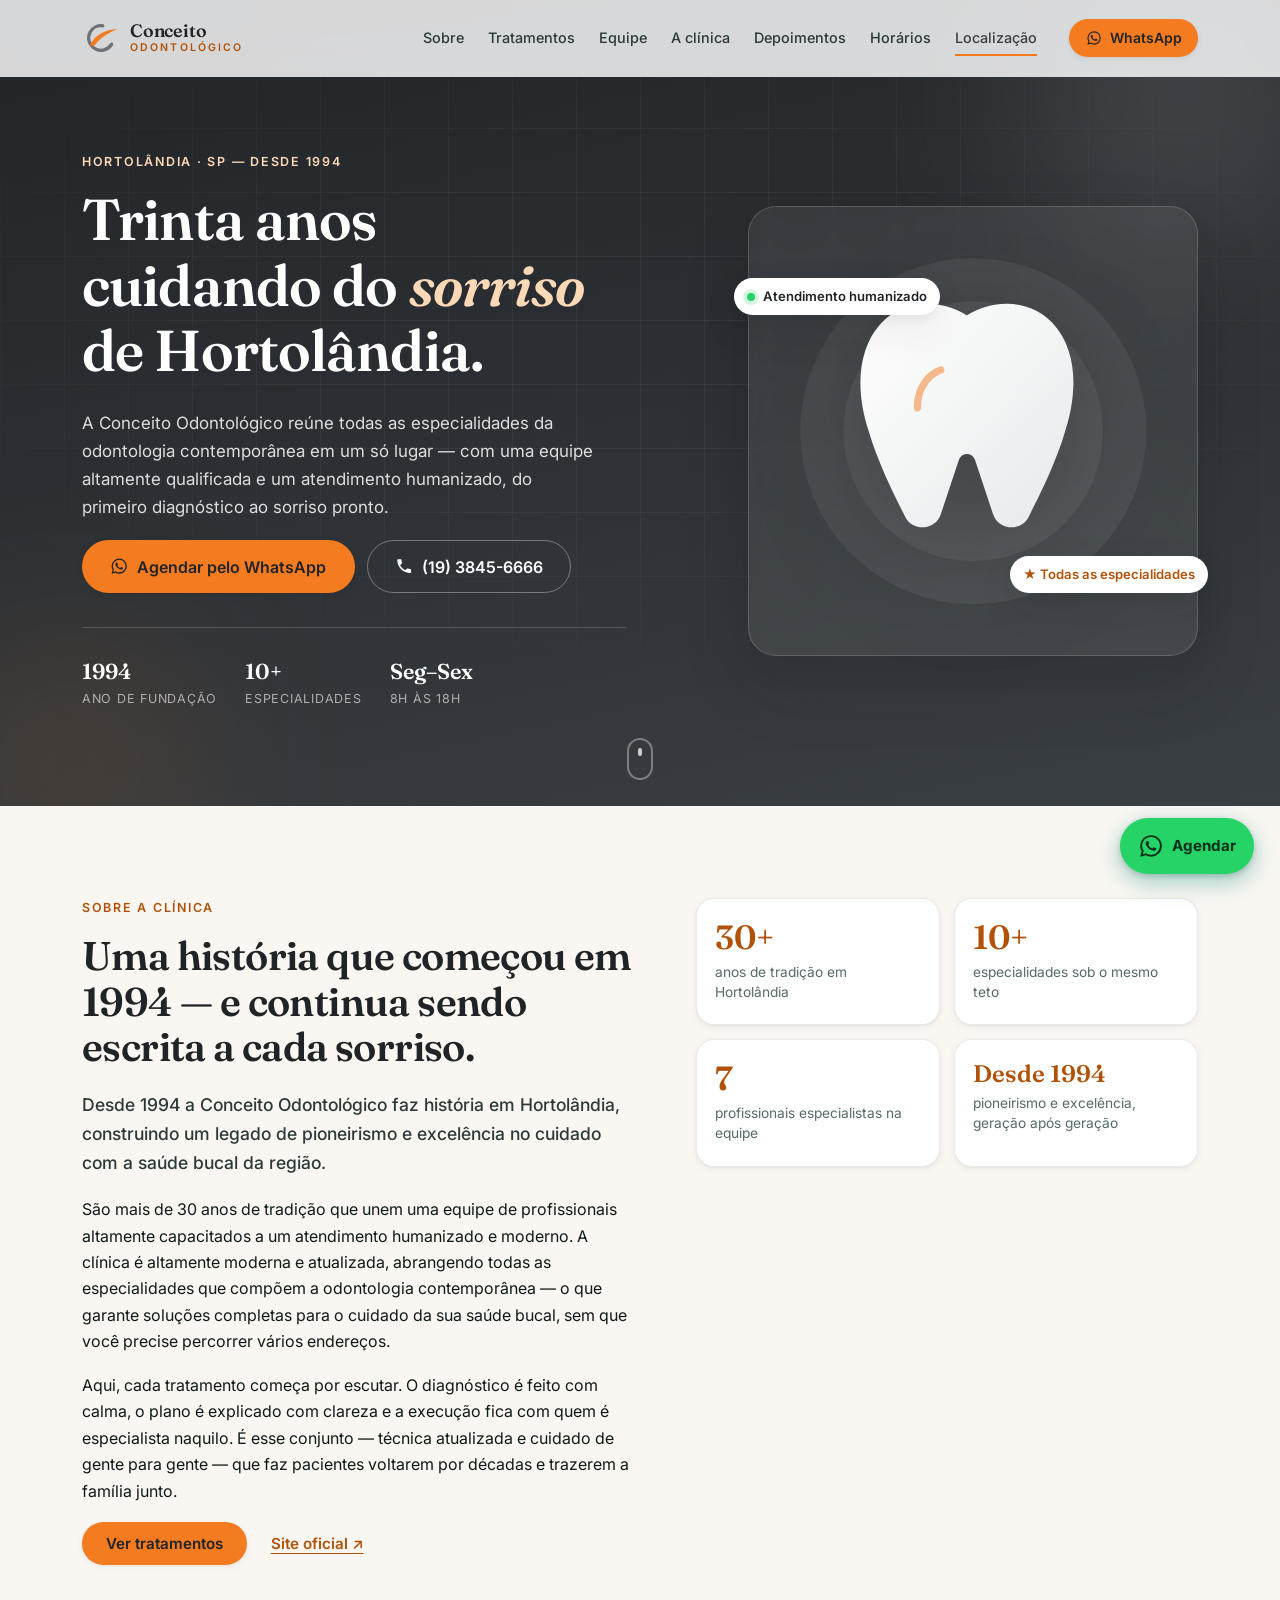
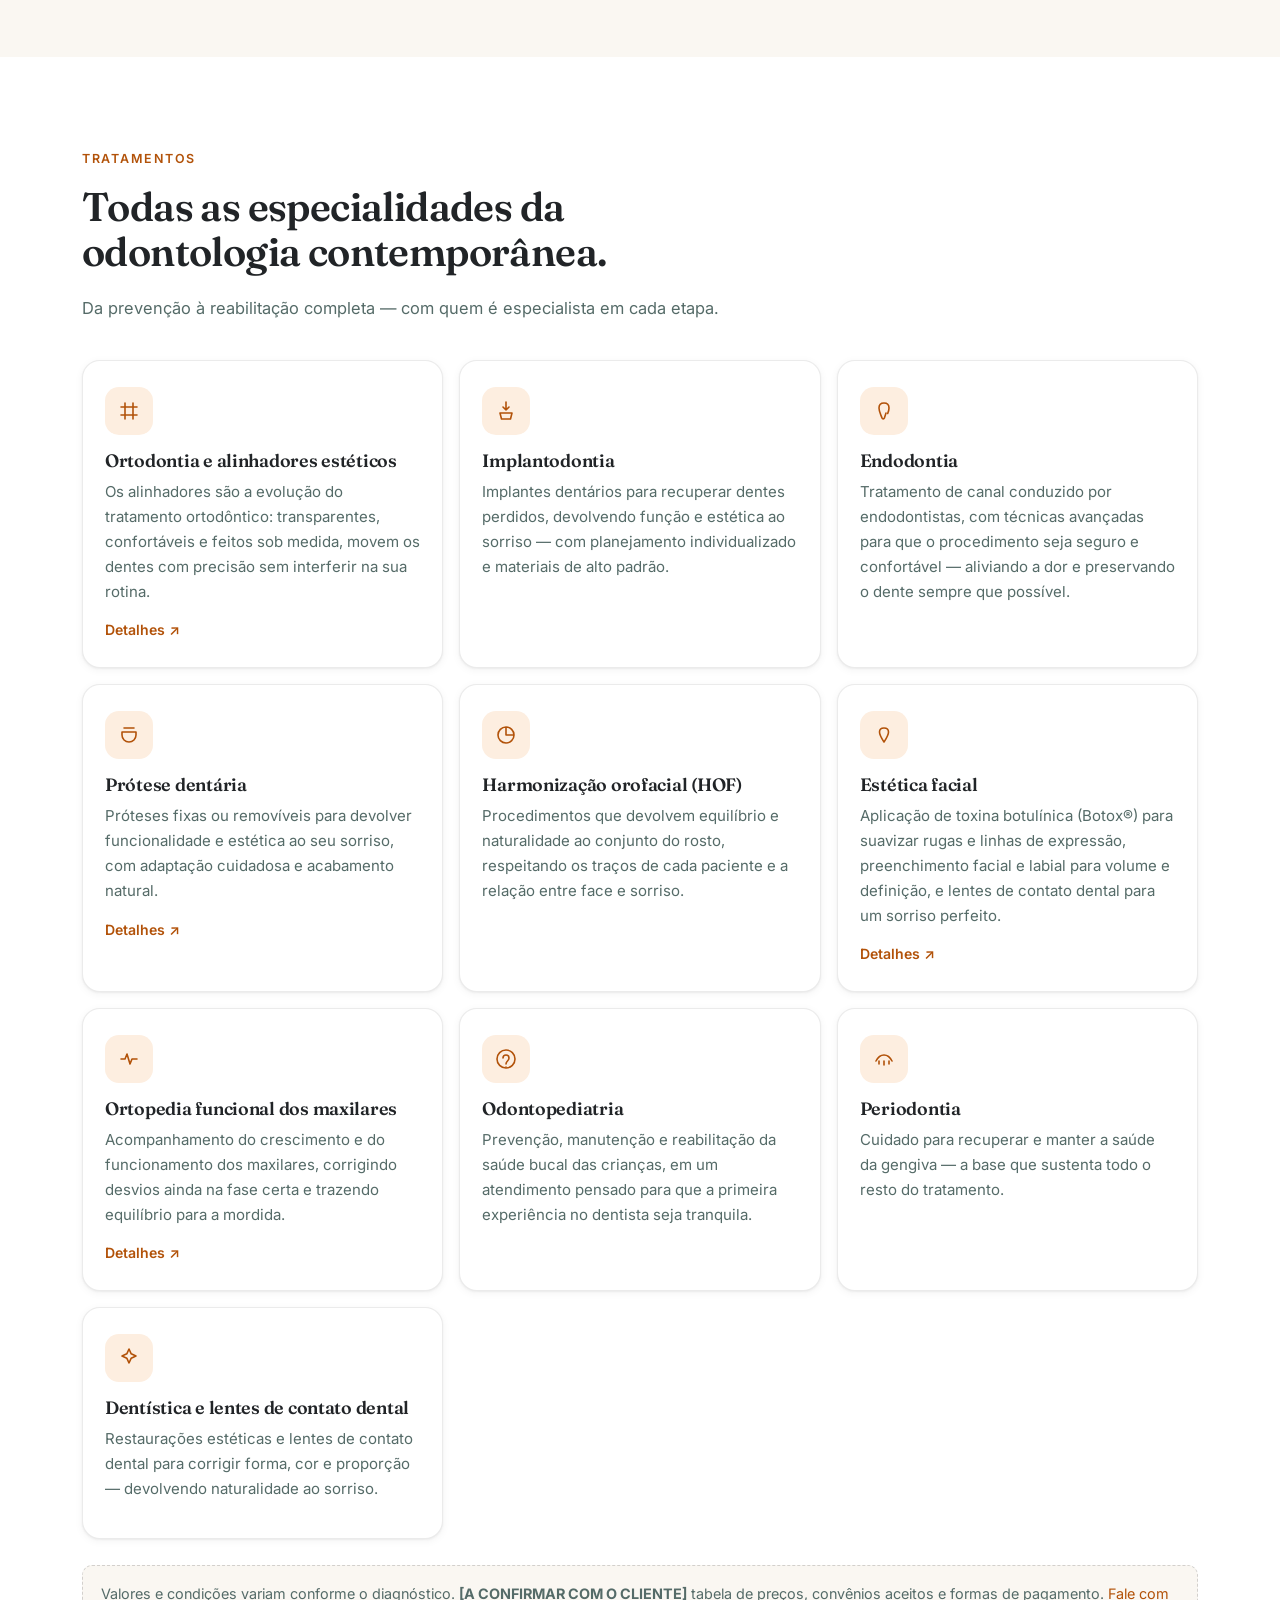
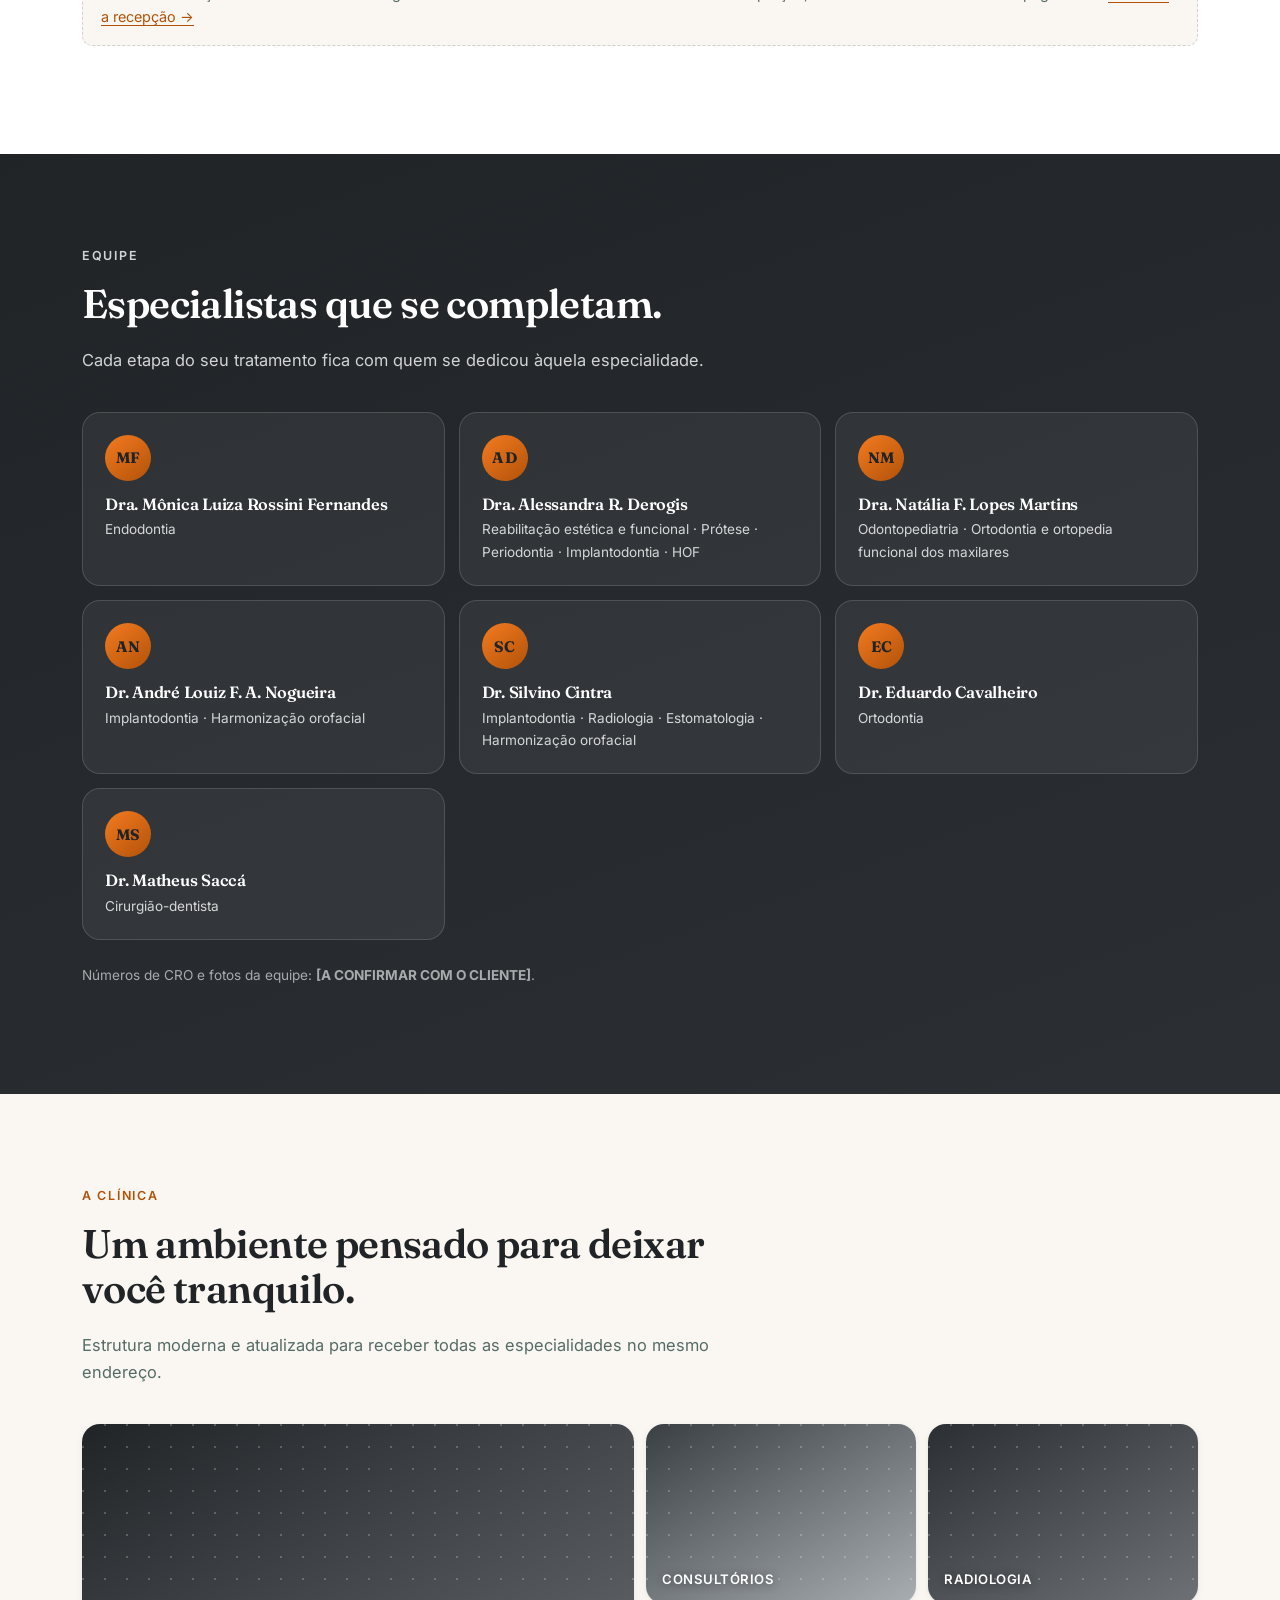
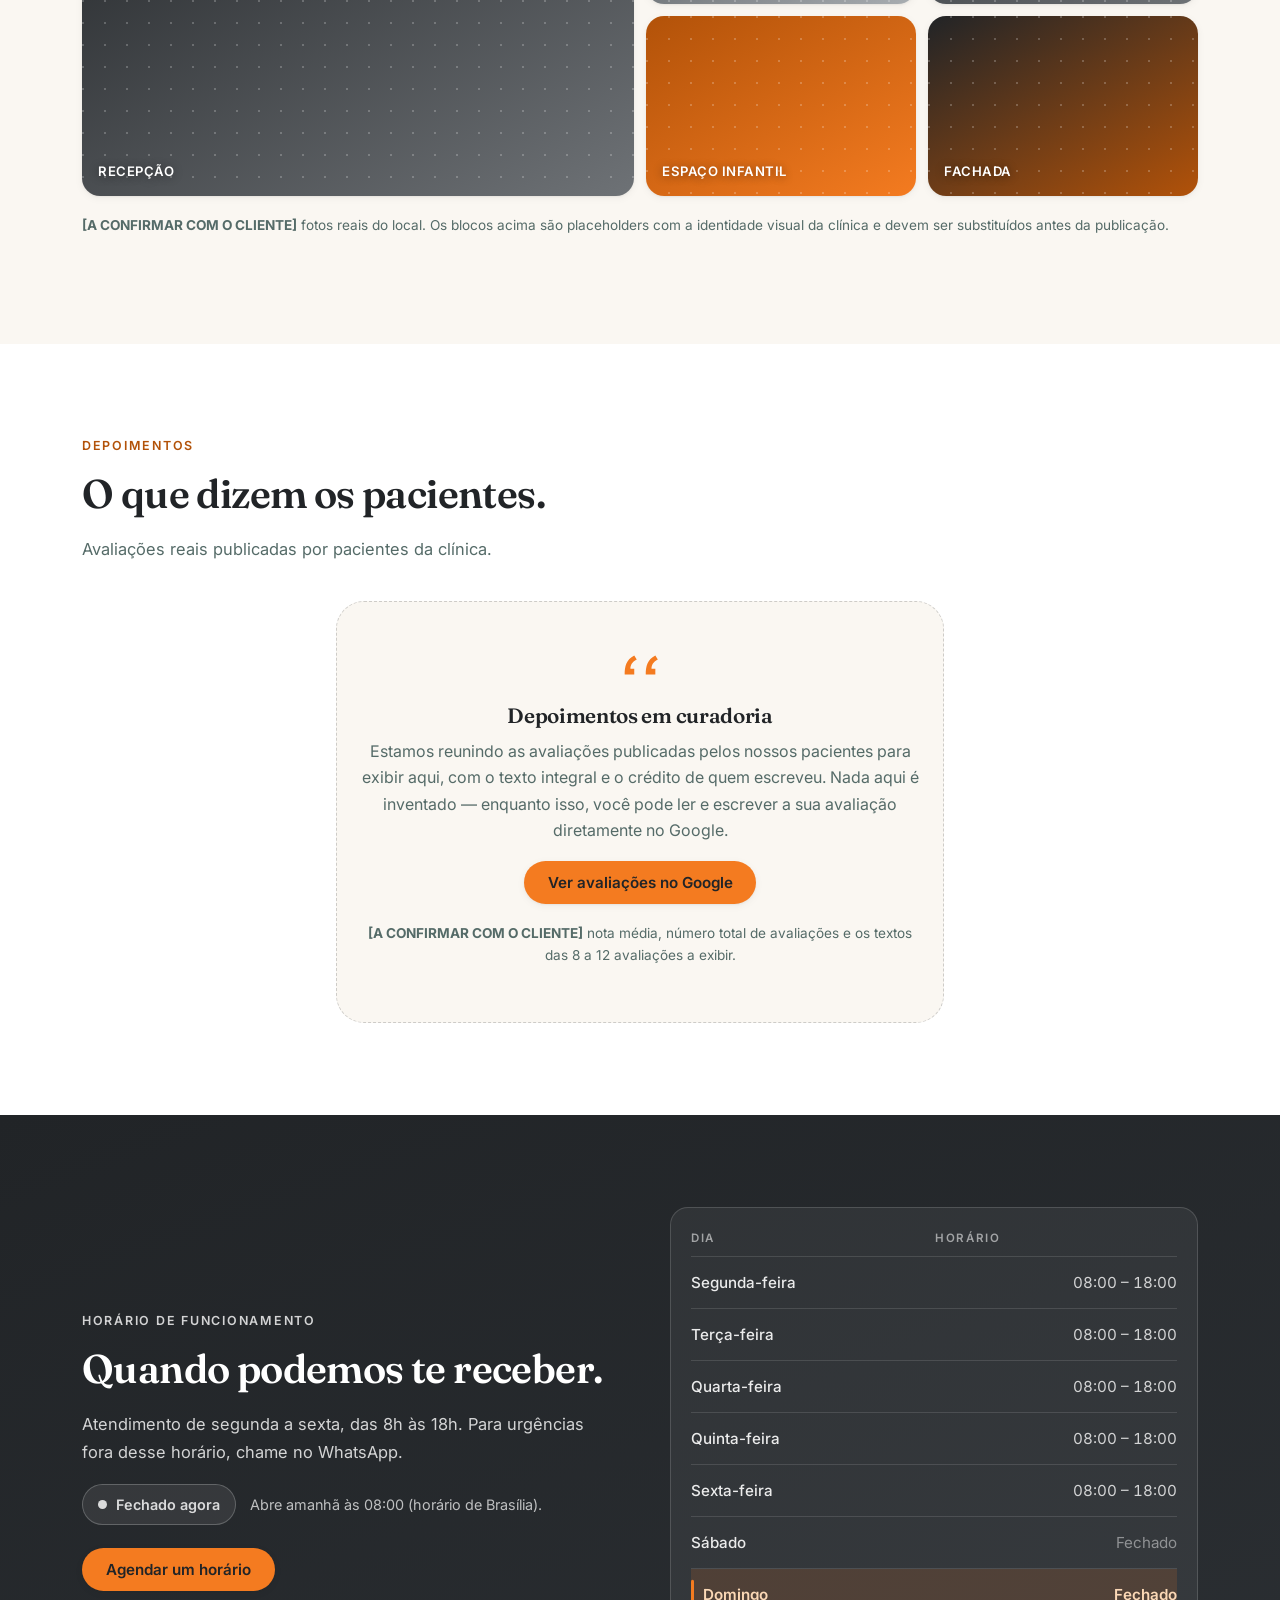
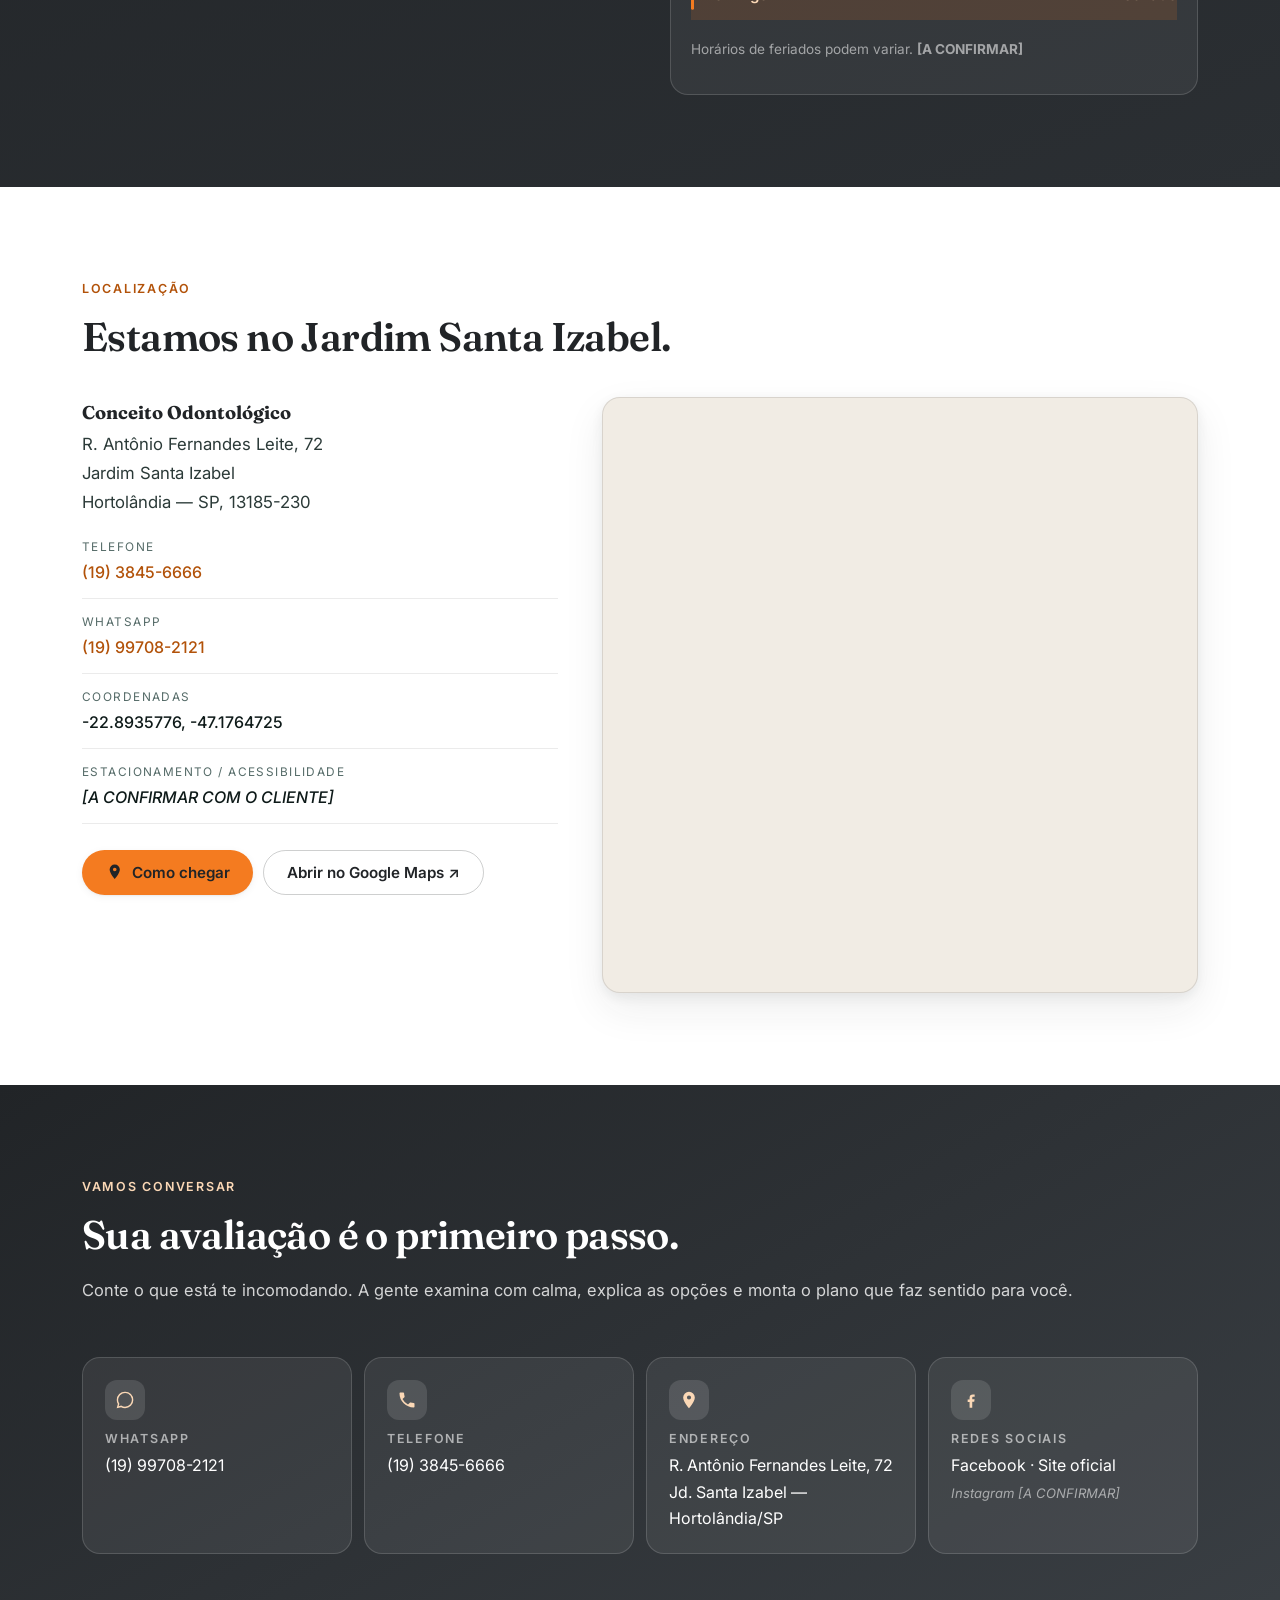
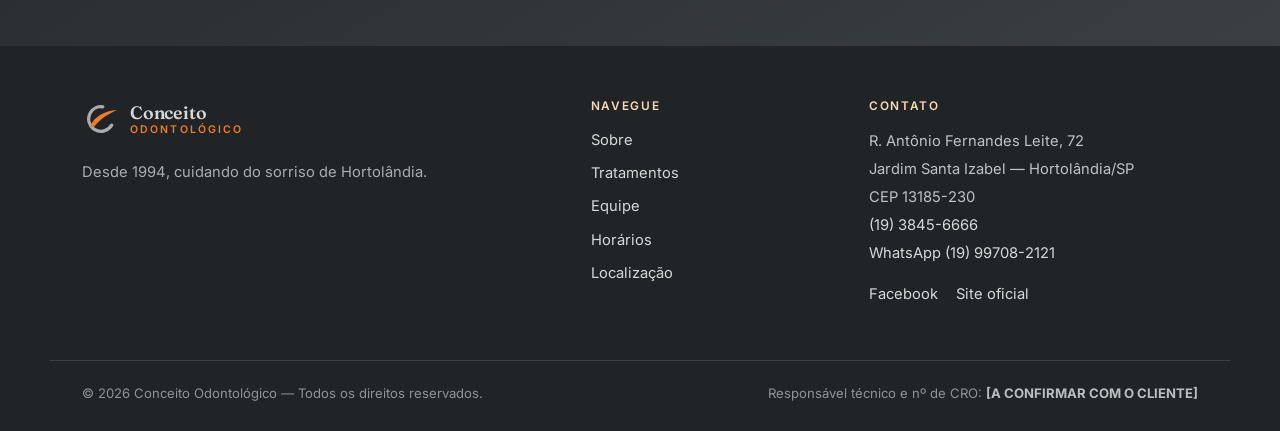
==== commit 8d589f3b: "Retint the site with the clinic's logo colors The client supplied the logo image: a grey ring crosse" ====
--- a/conceito-odontologico/index.html
+++ b/conceito-odontologico/index.html
@@ -5,7 +5,7 @@
 <meta name="viewport" content="width=device-width, initial-scale=1, viewport-fit=cover">
 <title>Conceito Odontológico — Clínica Odontológica em Hortolândia/SP | Desde 1994</title>
 <meta name="description" content="Clínica odontológica completa em Hortolândia/SP desde 1994. Implantes, ortodontia e alinhadores, endodontia, prótese, odontopediatria e harmonização orofacial. R. Antônio Fernandes Leite, 72 — Jardim Santa Izabel. (19) 3845-6666.">
-<meta name="theme-color" content="#06302F">
+<meta name="theme-color" content="#212427">
 <meta name="author" content="Conceito Odontológico">
 <link rel="canonical" href="https://conceitoodontologico.com.br/">
 <link rel="icon" href="assets/favicon.svg" type="image/svg+xml">
@@ -41,8 +41,14 @@
 <header class="site-header" id="topo">
   <div class="wrap header-inner">
     <a class="brand" href="#topo" aria-label="Conceito Odontológico — início">
+      <!-- LOGOTIPO REAL: quando o arquivo da clínica estiver disponível, salve-o em
+           assets/logo.svg (ou .png) e troque o <svg> abaixo por esta linha:
+             <img class="brand-logo" src="assets/logo.svg" alt="Conceito Odontológico" width="180" height="40">
+           Se a logotipo já trouxer o nome escrito, remova também o <span class="brand-text">. -->
       <svg class="brand-mark" viewBox="0 0 40 40" aria-hidden="true" focusable="false">
-        <path d="M20 6c-3.4-2.6-8.2-2.6-11 .4-3 3.2-3 8.4-1.6 13 1.1 3.6 2.8 7.1 4.3 10.2.9 1.9 3.6 1.7 4.3-.3l2.2-6.4c.3-.9 1.6-.9 1.9 0l2.2 6.4c.7 2 3.4 2.2 4.3.3 1.5-3.1 3.2-6.6 4.3-10.2 1.4-4.6 1.4-9.8-1.6-13-2.8-3-7.6-3-11-.4z" fill="none" stroke="currentColor" stroke-width="2.2" stroke-linejoin="round"/>
+        <circle cx="20" cy="20" r="13" fill="none" stroke="var(--mark-ring)" stroke-width="3.4"
+                stroke-dasharray="56 26" stroke-linecap="round" transform="rotate(30 20 20)"/>
+        <path d="M9 26.5C13.5 17.5 23 11.5 37 10.5c-11 5-19 10.5-24 17.5-1.3 1.8-5-.2-4-1.5Z" fill="var(--mark-swoosh)"/>
       </svg>
       <span class="brand-text">
         <span class="brand-name">Conceito</span>
@@ -119,13 +125,13 @@
           <defs>
             <linearGradient id="tg" x1="0" y1="0" x2="1" y2="1">
               <stop offset="0%" stop-color="#ffffff"/>
-              <stop offset="100%" stop-color="#D8ECE8"/>
+              <stop offset="100%" stop-color="#E7E9EA"/>
             </linearGradient>
           </defs>
           <circle cx="110" cy="110" r="96" fill="rgba(255,255,255,.06)"/>
           <circle cx="110" cy="110" r="72" fill="rgba(255,255,255,.06)"/>
           <path d="M110 48c-16-12-38-12-51 2-14 15-14 39-7 60 5 17 13 33 20 47 4 9 17 8 20-1l10-30c1.5-4.5 7.5-4.5 9 0l10 30c3 9 16 10 20 1 7-14 15-30 20-47 7-21 7-45-7-60-13-14-35-14-51-2z" fill="url(#tg)"/>
-          <path d="M92 76c-8 3-13 11-13 21" fill="none" stroke="#14776F" stroke-width="4" stroke-linecap="round" opacity=".5"/>
+          <path d="M92 76c-8 3-13 11-13 21" fill="none" stroke="#F47B20" stroke-width="4" stroke-linecap="round" opacity=".5"/>
         </svg>
       </div>
       <div class="hero-chip hero-chip-1">
@@ -574,8 +580,11 @@
   <div class="wrap footer-inner">
     <div class="footer-brand">
       <a class="brand brand-footer" href="#topo" aria-label="Conceito Odontológico — voltar ao topo">
+        <!-- LOGOTIPO REAL: mesma troca do header (ver comentário lá em cima). -->
         <svg class="brand-mark" viewBox="0 0 40 40" aria-hidden="true" focusable="false">
-          <path d="M20 6c-3.4-2.6-8.2-2.6-11 .4-3 3.2-3 8.4-1.6 13 1.1 3.6 2.8 7.1 4.3 10.2.9 1.9 3.6 1.7 4.3-.3l2.2-6.4c.3-.9 1.6-.9 1.9 0l2.2 6.4c.7 2 3.4 2.2 4.3.3 1.5-3.1 3.2-6.6 4.3-10.2 1.4-4.6 1.4-9.8-1.6-13-2.8-3-7.6-3-11-.4z" fill="none" stroke="currentColor" stroke-width="2.2" stroke-linejoin="round"/>
+          <circle cx="20" cy="20" r="13" fill="none" stroke="var(--mark-ring)" stroke-width="3.4"
+                  stroke-dasharray="56 26" stroke-linecap="round" transform="rotate(30 20 20)"/>
+          <path d="M9 26.5C13.5 17.5 23 11.5 37 10.5c-11 5-19 10.5-24 17.5-1.3 1.8-5-.2-4-1.5Z" fill="var(--mark-swoosh)"/>
         </svg>
         <span class="brand-text">
           <span class="brand-name">Conceito</span>
--- a/conceito-odontologico/css/styles.css
+++ b/conceito-odontologico/css/styles.css
@@ -1,13 +1,55 @@
 /* =========================================================
    Conceito Odontológico — Hortolândia/SP
-   Direção visual: verde petróleo (confiança clínica) +
-   dourado suave (30 anos de tradição) sobre neutros quentes.
+   Direção visual: grafite + laranja, as duas cores do logotipo da
+   clínica — o cinza dá a estrutura, o laranja carrega as ações.
    Tipografia: Fraunces (títulos) + Inter (texto).
    Mobile-first. Sem frameworks.
    ========================================================= */
 
 /* ---------- Tokens ---------- */
 :root {
+  /* =======================================================
+     CORES DA MARCA — o único lugar a editar para retintar o site
+
+     A paleta atual vem do logotipo: grafite (#6E7276) como estrutura
+     e laranja (#F47B20) como acento. Para trocar, substitua a escala
+     abaixo (do mais escuro ao mais claro) e ajuste --brand-rgb /
+     --brand-soft-rgb para os mesmos tons em componentes RGB, usados
+     nas sombras e nos brilhos translúcidos.
+
+     Atenção ao contraste: --accent-ink é a versão do laranja que
+     passa em AA sobre os fundos claros (4.5:1). O laranja puro só
+     deve aparecer como fundo, nunca como texto pequeno.
+
+     O script assets/extract-brand-colors.py gera este bloco pronto
+     a partir de um arquivo de logotipo:
+         python3 assets/extract-brand-colors.py assets/logo.png
+     ======================================================= */
+  /* Escala de grafite, derivada do cinza do logotipo (#6E7276).
+     É a estrutura: fundos escuros, texto forte, superfícies. */
+  --brand-900:   #212427;   /* fundos escuros: hero, seções deep, rodapé */
+  --brand-800:   #2B2F33;
+  --brand-700:   #3A3F44;   /* superfícies escuras, texto de destaque */
+  --brand-500:   #6E7276;   /* o cinza do logotipo */
+  --brand-300:   #A9AEB2;   /* traços claros sobre fundo escuro */
+  --brand-100:   #E7E9EA;   /* fundos sutis */
+
+  --brand-rgb:      33, 36, 39;     /* = --brand-900, para sombras e bordas */
+  --brand-soft-rgb: 169, 174, 178;  /* = --brand-300, para o brilho do hero */
+
+  /* Laranja do logotipo. É o acento: CTAs, destaques, ícones.
+     --accent-ink é a versão escurecida, para texto sobre fundo claro
+     (laranja puro sobre branco não alcança contraste AA). */
+  --gold:        #B25209;   /* = --accent-ink */
+  --gold-bright: #F47B20;   /* a cor do logotipo */
+  --gold-soft:   #FBD8B6;   /* tom claro, para texto sobre fundo escuro */
+  --gold-rgb:    244, 123, 32;
+  --accent:      #F47B20;
+  --accent-ink:  #B25209;
+  --accent-deep: #D8660F;
+  --accent-tint: #FDEEE0;   /* fundo levíssimo, para ícones de card */
+
+  /* ---- Neutros e cores funcionais ---- */
   --bone:        #FAF7F2;
   --bone-deep:   #F1ECE4;
   --white:       #FFFFFF;
@@ -15,17 +57,6 @@
   --ink-soft:    #2B3A38;
   --muted:       #556B68;
 
-  --brand-900:   #06302F;
-  --brand-800:   #0A403D;
-  --brand-700:   #0C524E;
-  --brand-500:   #14776F;
-  --brand-300:   #6FB3AA;
-  --brand-100:   #DCEDE9;
-
-  --gold:        #B5862B;
-  --gold-bright: #C79A3C;
-  --gold-soft:   #EFE0C2;
-
   --wa:          #25D366;
   --wa-dark:     #128C7E;
 
@@ -33,9 +64,9 @@
   --radius:      18px;
   --radius-lg:   28px;
 
-  --shadow-sm:   0 1px 2px rgba(6,48,47,.06), 0 2px 8px rgba(6,48,47,.05);
-  --shadow:      0 4px 12px rgba(6,48,47,.07), 0 16px 40px rgba(6,48,47,.08);
-  --shadow-lg:   0 10px 30px rgba(6,48,47,.10), 0 30px 70px rgba(6,48,47,.12);
+  --shadow-sm:   0 1px 2px rgba(var(--brand-rgb),.06), 0 2px 8px rgba(var(--brand-rgb),.05);
+  --shadow:      0 4px 12px rgba(var(--brand-rgb),.07), 0 16px 40px rgba(var(--brand-rgb),.08);
+  --shadow-lg:   0 10px 30px rgba(var(--brand-rgb),.10), 0 30px 70px rgba(var(--brand-rgb),.12);
 
   --font-display: "Fraunces", "Iowan Old Style", Georgia, "Times New Roman", serif;
   --font-body:    "Inter", -apple-system, BlinkMacSystemFont, "Segoe UI", Roboto, Helvetica, Arial, sans-serif;
@@ -64,7 +95,7 @@
 img { height: auto; display: block; }
 h1, h2, h3 { font-family: var(--font-display); font-weight: 600; line-height: 1.14; letter-spacing: -.015em; margin: 0 0 .5em; }
 p { margin: 0 0 1.1em; }
-a { color: var(--brand-700); text-decoration-thickness: 1px; text-underline-offset: 3px; }
+a { color: var(--accent-ink); text-decoration-thickness: 1px; text-underline-offset: 3px; }
 ul { margin: 0; padding: 0; }
 li { list-style: none; }
 address { font-style: normal; }
@@ -96,7 +127,7 @@
 
 .eyebrow {
   font-size: .78rem; font-weight: 600; letter-spacing: .14em; text-transform: uppercase;
-  color: var(--brand-500); margin: 0 0 .9rem;
+  color: var(--accent-ink); margin: 0 0 .9rem;
 }
 .eyebrow-light { color: var(--gold-soft); }
 
@@ -115,15 +146,15 @@
 .btn-sm { padding: .68em 1.1em; font-size: .875rem; }
 .btn-lg { padding: 1em 1.7em; font-size: 1rem; }
 
-.btn-primary { background: var(--brand-700); color: var(--white); box-shadow: var(--shadow-sm); }
-.btn-primary:hover { background: var(--brand-900); box-shadow: var(--shadow); }
-
-.btn-ghost { background: transparent; color: var(--brand-900); border-color: rgba(6,48,47,.22); }
+.btn-primary { background: var(--accent); color: var(--brand-900); box-shadow: var(--shadow-sm); }
+.btn-primary:hover { background: var(--accent-deep); color: var(--brand-900); box-shadow: var(--shadow); }
+
+.btn-ghost { background: transparent; color: var(--brand-900); border-color: rgba(var(--brand-rgb),.22); }
 .btn-ghost:hover { border-color: var(--brand-700); background: var(--brand-100); }
 .btn-ghost.btn-dark { color: var(--brand-900); }
 
 .btn-link {
-  background: none; padding: .85em .2em; color: var(--brand-700);
+  background: none; padding: .85em .2em; color: var(--accent-ink);
   text-decoration: underline; text-underline-offset: 4px;
 }
 .btn-link:hover { color: var(--brand-900); }
@@ -137,19 +168,26 @@
   border-bottom: 1px solid transparent;
   transition: box-shadow .3s var(--ease), border-color .3s var(--ease), background-color .3s var(--ease);
 }
-.site-header.is-stuck { border-bottom-color: rgba(6,48,47,.10); box-shadow: 0 6px 24px rgba(6,48,47,.06); }
+.site-header.is-stuck { border-bottom-color: rgba(var(--brand-rgb),.10); box-shadow: 0 6px 24px rgba(var(--brand-rgb),.06); }
 .header-inner { display: flex; align-items: center; gap: 12px; min-height: var(--header-h); }
 
 .brand { display: inline-flex; align-items: center; gap: 10px; color: var(--brand-900); text-decoration: none; margin-right: auto; }
-.brand-mark { width: 32px; height: 32px; color: var(--brand-500); flex: none; }
+/* Cores da marca em SVG (ver index.html). No rodapé o anel clareia para
+   manter contraste sobre o fundo escuro. */
+.brand { --mark-ring: var(--brand-500); --mark-swoosh: var(--gold-bright); }
+.brand-footer { --mark-ring: rgba(255,255,255,.62); }
+.brand-mark { width: 38px; height: 38px; flex: none; }
+/* Usado quando o logotipo real substituir a marca em SVG (ver index.html) */
+.brand-logo { height: 36px; width: auto; display: block; }
+.site-footer .brand-logo { height: 40px; }
 .brand-text { display: flex; flex-direction: column; line-height: 1; }
 .brand-name { font-family: var(--font-display); font-weight: 600; font-size: 1.12rem; letter-spacing: -.01em; }
-.brand-sub { font-size: .66rem; letter-spacing: .2em; text-transform: uppercase; color: var(--muted); margin-top: 3px; }
+.brand-sub { font-size: .66rem; letter-spacing: .2em; text-transform: uppercase; color: var(--accent-ink); font-weight: 600; margin-top: 3px; }
 
 .nav-toggle {
   display: inline-flex; flex-direction: column; justify-content: center; gap: 5px;
   width: 44px; height: 44px; padding: 0 10px;
-  background: none; border: 1px solid rgba(6,48,47,.14); border-radius: 12px; cursor: pointer;
+  background: none; border: 1px solid rgba(var(--brand-rgb),.14); border-radius: 12px; cursor: pointer;
 }
 .nav-toggle-bar { display: block; height: 2px; background: var(--brand-900); border-radius: 2px; transition: transform .25s var(--ease), opacity .2s var(--ease); }
 .nav-toggle[aria-expanded="true"] .nav-toggle-bar:nth-child(1) { transform: translateY(7px) rotate(45deg); }
@@ -159,7 +197,7 @@
 .nav {
   position: fixed; inset: var(--header-h) 0 auto 0;
   background: var(--white);
-  border-bottom: 1px solid rgba(6,48,47,.10);
+  border-bottom: 1px solid rgba(var(--brand-rgb),.10);
   box-shadow: var(--shadow);
   padding: 8px var(--gutter) 22px;
   display: grid; gap: 14px;
@@ -172,7 +210,7 @@
 .nav-list { display: grid; gap: 2px; }
 .nav-list a {
   display: block; padding: 12px 4px; color: var(--ink-soft); font-weight: 500;
-  text-decoration: none; border-bottom: 1px solid rgba(6,48,47,.07);
+  text-decoration: none; border-bottom: 1px solid rgba(var(--brand-rgb),.07);
 }
 .nav-list a:hover, .nav-list a.is-active { color: var(--brand-700); }
 .nav-cta { justify-self: start; }
@@ -186,8 +224,8 @@
 }
 .hero-bg { position: absolute; inset: 0; z-index: -1; }
 .hero-glow { position: absolute; border-radius: 50%; filter: blur(80px); opacity: .5; }
-.hero-glow-a { width: 460px; height: 460px; top: -140px; right: -130px; background: radial-gradient(circle, rgba(111,179,170,.55), transparent 70%); }
-.hero-glow-b { width: 380px; height: 380px; bottom: -150px; left: -120px; background: radial-gradient(circle, rgba(199,154,60,.35), transparent 70%); }
+.hero-glow-a { width: 460px; height: 460px; top: -140px; right: -130px; background: radial-gradient(circle, rgba(var(--brand-soft-rgb),.55), transparent 70%); }
+.hero-glow-b { width: 380px; height: 380px; bottom: -150px; left: -120px; background: radial-gradient(circle, rgba(var(--gold-rgb),.35), transparent 70%); }
 .hero-grid {
   position: absolute; inset: 0;
   background-image: linear-gradient(rgba(255,255,255,.05) 1px, transparent 1px),
@@ -203,7 +241,7 @@
 .hero-title em { font-style: italic; color: var(--gold-soft); }
 .hero-lead { font-size: 1.06rem; color: rgba(255,255,255,.84); max-width: 32rem; }
 .hero-actions { display: flex; flex-wrap: wrap; gap: 12px; margin-bottom: 34px; }
-.hero .btn-primary { background: var(--white); color: var(--brand-900); }
+.hero .btn-primary { background: var(--accent); color: var(--brand-900); }
 .hero .btn-primary:hover { background: var(--gold-soft); color: var(--brand-900); }
 .hero .btn-ghost { color: var(--white); border-color: rgba(255,255,255,.34); }
 .hero .btn-ghost:hover { background: rgba(255,255,255,.10); border-color: rgba(255,255,255,.7); }
@@ -255,14 +293,14 @@
 /* ---------- Estatísticas ---------- */
 .stat-grid { display: grid; grid-template-columns: repeat(2, 1fr); gap: 12px; }
 .stat {
-  background: var(--white); border: 1px solid rgba(6,48,47,.09);
+  background: var(--white); border: 1px solid rgba(var(--brand-rgb),.09);
   border-radius: var(--radius); padding: 22px 18px;
   box-shadow: var(--shadow-sm);
   transition: transform .3s var(--ease), box-shadow .3s var(--ease);
 }
 .stat:hover { transform: translateY(-4px); box-shadow: var(--shadow); }
 .stat-wide .stat-label { max-width: 20ch; }
-.stat-num { display: block; font-family: var(--font-display); font-size: 2.1rem; font-weight: 600; color: var(--brand-700); line-height: 1; }
+.stat-num { display: block; font-family: var(--font-display); font-size: 2.1rem; font-weight: 600; color: var(--accent-ink); line-height: 1; }
 .stat-num-sm { font-size: 1.5rem; color: var(--gold); }
 .stat-label { display: block; margin-top: 8px; font-size: .86rem; color: var(--muted); line-height: 1.45; }
 
@@ -270,7 +308,7 @@
 .card-grid { display: grid; gap: 16px; }
 .card {
   position: relative;
-  background: var(--white); border: 1px solid rgba(6,48,47,.09);
+  background: var(--white); border: 1px solid rgba(var(--brand-rgb),.09);
   border-radius: var(--radius); padding: 26px 22px 24px;
   box-shadow: var(--shadow-sm); overflow: hidden;
   transition: transform .3s var(--ease), box-shadow .3s var(--ease), border-color .3s var(--ease);
@@ -280,21 +318,21 @@
   background: linear-gradient(90deg, var(--brand-500), var(--gold-bright));
   transform: scaleX(0); transform-origin: left; transition: transform .4s var(--ease);
 }
-.card:hover { transform: translateY(-5px); box-shadow: var(--shadow); border-color: rgba(6,48,47,.14); }
+.card:hover { transform: translateY(-5px); box-shadow: var(--shadow); border-color: rgba(var(--brand-rgb),.14); }
 .card:hover::after { transform: scaleX(1); }
 .card-icon {
   display: inline-flex; align-items: center; justify-content: center;
   width: 48px; height: 48px; border-radius: 14px;
-  background: var(--brand-100); color: var(--brand-700); margin-bottom: 16px;
+  background: var(--accent-tint); color: var(--accent-ink); margin-bottom: 16px;
 }
 .card-icon svg { width: 24px; height: 24px; }
 .card h3 { font-size: 1.12rem; color: var(--brand-900); }
 .card p { font-size: .94rem; color: var(--muted); margin-bottom: .8em; }
-.card-link { font-size: .88rem; font-weight: 600; color: var(--brand-700); text-decoration: none; }
+.card-link { font-size: .88rem; font-weight: 600; color: var(--accent-ink); text-decoration: none; }
 .card-link:hover { text-decoration: underline; text-underline-offset: 4px; }
 .card-grid-note {
   margin-top: 26px; font-size: .9rem; color: var(--muted);
-  background: var(--bone); border: 1px dashed rgba(6,48,47,.18);
+  background: var(--bone); border: 1px dashed rgba(var(--brand-rgb),.18);
   border-radius: var(--radius-sm); padding: 16px 18px;
 }
 .section-bone .card-grid-note { background: var(--white); }
@@ -335,7 +373,7 @@
 }
 .tile-art-1 { background: linear-gradient(150deg, var(--brand-900), var(--brand-500)); }
 .tile-art-2 { background: linear-gradient(150deg, var(--brand-700), var(--brand-300)); }
-.tile-art-3 { background: linear-gradient(150deg, var(--brand-800), #1F8C82); }
+.tile-art-3 { background: linear-gradient(150deg, var(--brand-800), var(--brand-500)); }
 .tile-art-4 { background: linear-gradient(150deg, var(--gold), var(--gold-bright)); }
 .tile-art-5 { background: linear-gradient(150deg, var(--brand-900), var(--gold)); }
 .tile-label {
@@ -350,7 +388,7 @@
 /* ---------- Depoimentos ---------- */
 .testimonial-grid { display: grid; gap: 16px; }
 .testimonial {
-  background: var(--bone); border: 1px solid rgba(6,48,47,.09);
+  background: var(--bone); border: 1px solid rgba(var(--brand-rgb),.09);
   border-radius: var(--radius); padding: 24px 22px;
   display: flex; flex-direction: column; gap: 12px;
 }
@@ -361,10 +399,10 @@
 
 .testimonial-empty {
   text-align: center; max-width: 38rem; margin-inline: auto;
-  background: var(--bone); border: 1px dashed rgba(6,48,47,.2);
+  background: var(--bone); border: 1px dashed rgba(var(--brand-rgb),.2);
   border-radius: var(--radius-lg); padding: 40px 24px;
 }
-.quote-mark { width: 46px; height: 46px; color: var(--brand-300); margin-bottom: 8px; }
+.quote-mark { width: 46px; height: 46px; color: var(--accent); margin-bottom: 8px; }
 .testimonial-empty h3 { font-size: 1.3rem; color: var(--brand-900); }
 .testimonial-empty p { color: var(--muted); }
 
@@ -394,7 +432,7 @@
 .hours-table tbody th { font-weight: 500; color: rgba(255,255,255,.9); }
 .hours-table td { color: rgba(255,255,255,.78); text-align: right; font-variant-numeric: tabular-nums; }
 .hours-table td.closed { color: rgba(255,255,255,.45); }
-.hours-table tr.is-today { background: rgba(199,154,60,.14); }
+.hours-table tr.is-today { background: rgba(var(--gold-rgb),.14); }
 .hours-table tr.is-today th, .hours-table tr.is-today td { color: var(--gold-soft); font-weight: 600; }
 .hours-table tr.is-today th { position: relative; padding-left: 12px; }
 .hours-table tr.is-today th::before {
@@ -408,15 +446,15 @@
 .address { font-size: 1.05rem; line-height: 1.75; color: var(--ink-soft); margin-bottom: 1.2em; }
 .address strong { font-family: var(--font-display); font-size: 1.15rem; color: var(--brand-900); }
 .location-meta { margin: 0 0 26px; display: grid; gap: 14px; }
-.location-meta div { display: grid; gap: 2px; padding-bottom: 12px; border-bottom: 1px solid rgba(6,48,47,.09); }
+.location-meta div { display: grid; gap: 2px; padding-bottom: 12px; border-bottom: 1px solid rgba(var(--brand-rgb),.09); }
 .location-meta dt { font-size: .74rem; letter-spacing: .12em; text-transform: uppercase; color: var(--muted); }
 .location-meta dd { margin: 0; font-weight: 500; color: var(--ink); }
-.location-meta a { color: var(--brand-700); text-decoration: none; }
+.location-meta a { color: var(--accent-ink); text-decoration: none; }
 .location-meta a:hover { text-decoration: underline; }
 .location-actions { display: flex; flex-wrap: wrap; gap: 10px; }
 .map-frame {
   border-radius: var(--radius); overflow: hidden;
-  border: 1px solid rgba(6,48,47,.12); box-shadow: var(--shadow);
+  border: 1px solid rgba(var(--brand-rgb),.12); box-shadow: var(--shadow);
   aspect-ratio: 4 / 3; background: var(--bone-deep);
 }
 .map-frame iframe { width: 100%; height: 100%; border: 0; display: block; }
@@ -449,8 +487,8 @@
 .site-footer { background: var(--brand-900); color: rgba(255,255,255,.72); padding: 54px 0 26px; font-size: .92rem; }
 .footer-inner { display: grid; gap: 34px; }
 .brand-footer { color: var(--white); }
-.brand-footer .brand-mark { color: var(--gold-bright); }
-.brand-footer .brand-sub { color: rgba(255,255,255,.5); }
+
+.brand-footer .brand-sub { color: var(--gold-bright); }
 .footer-tag { margin-top: 14px; max-width: 24rem; color: rgba(255,255,255,.62); }
 .footer-h { font-family: var(--font-body); font-size: .74rem; letter-spacing: .14em; text-transform: uppercase; color: var(--gold-soft); margin-bottom: 14px; }
 .footer-nav ul { display: grid; gap: 9px; }
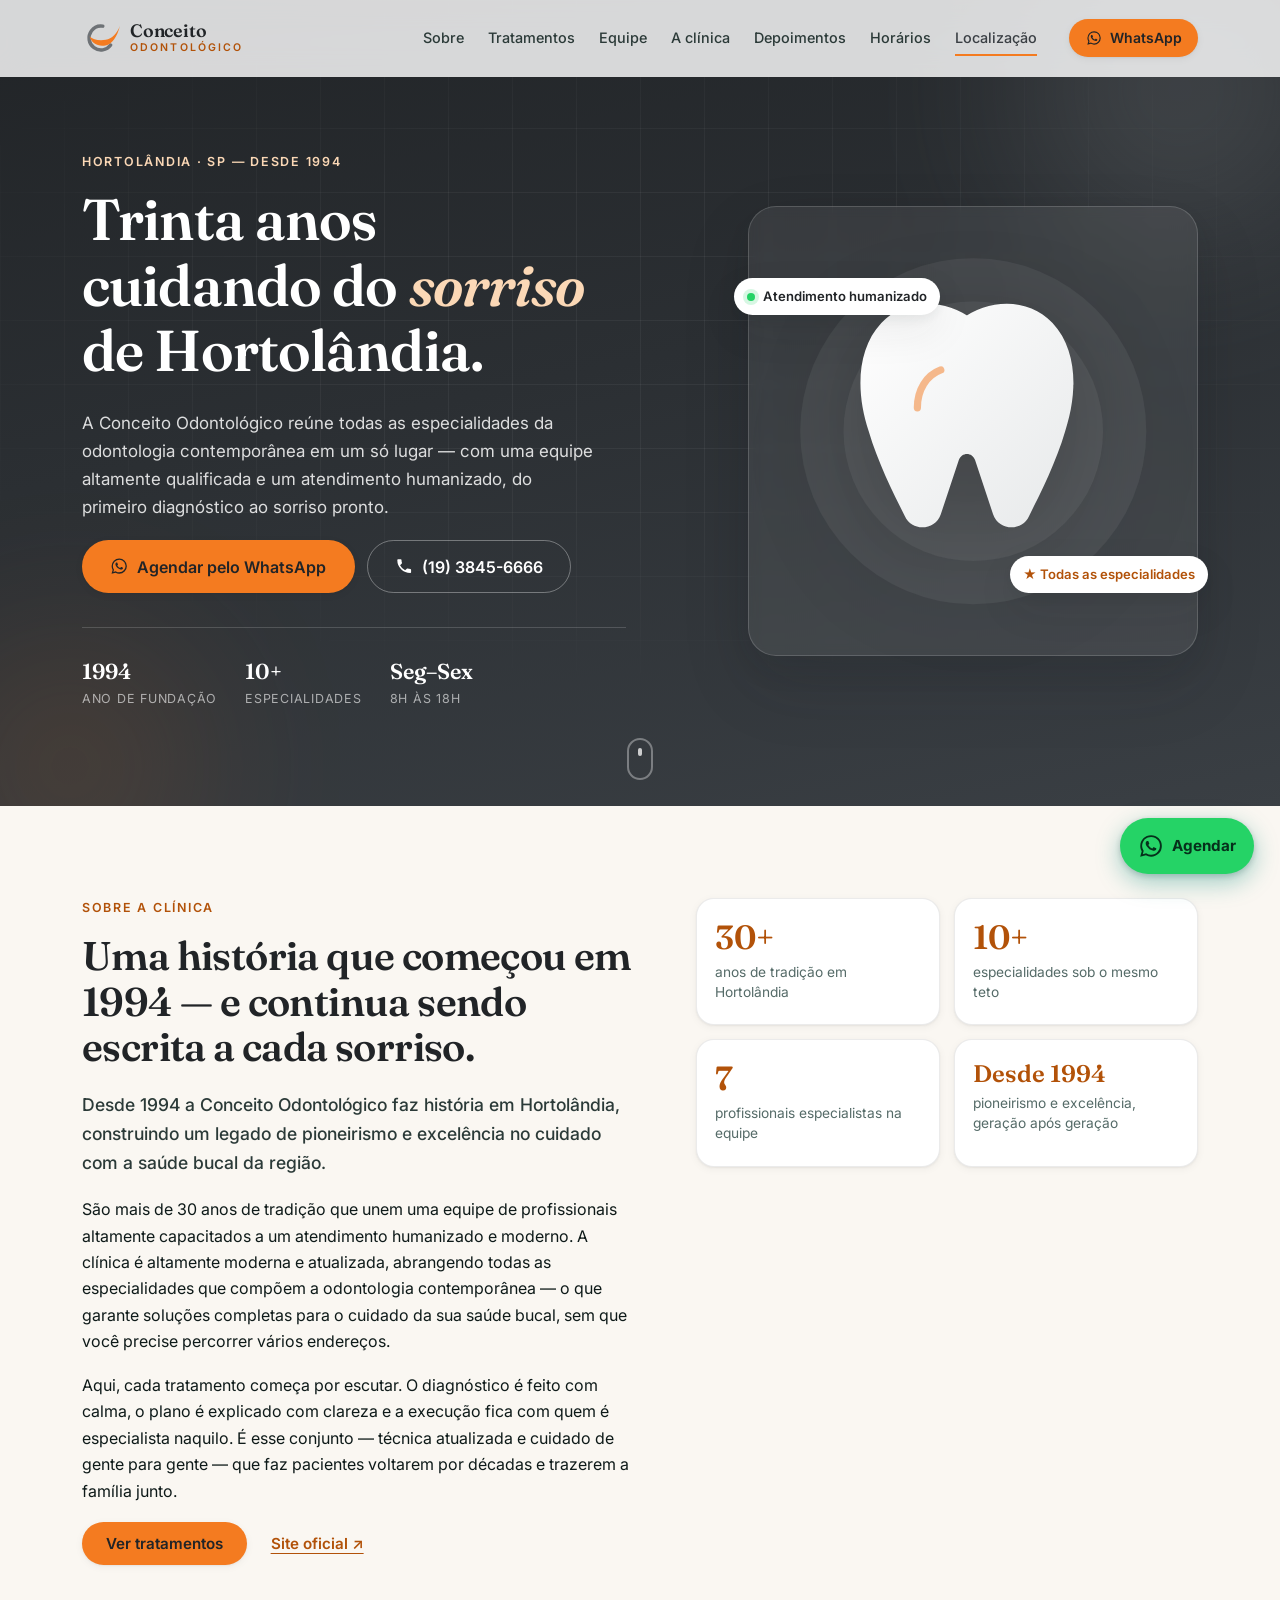
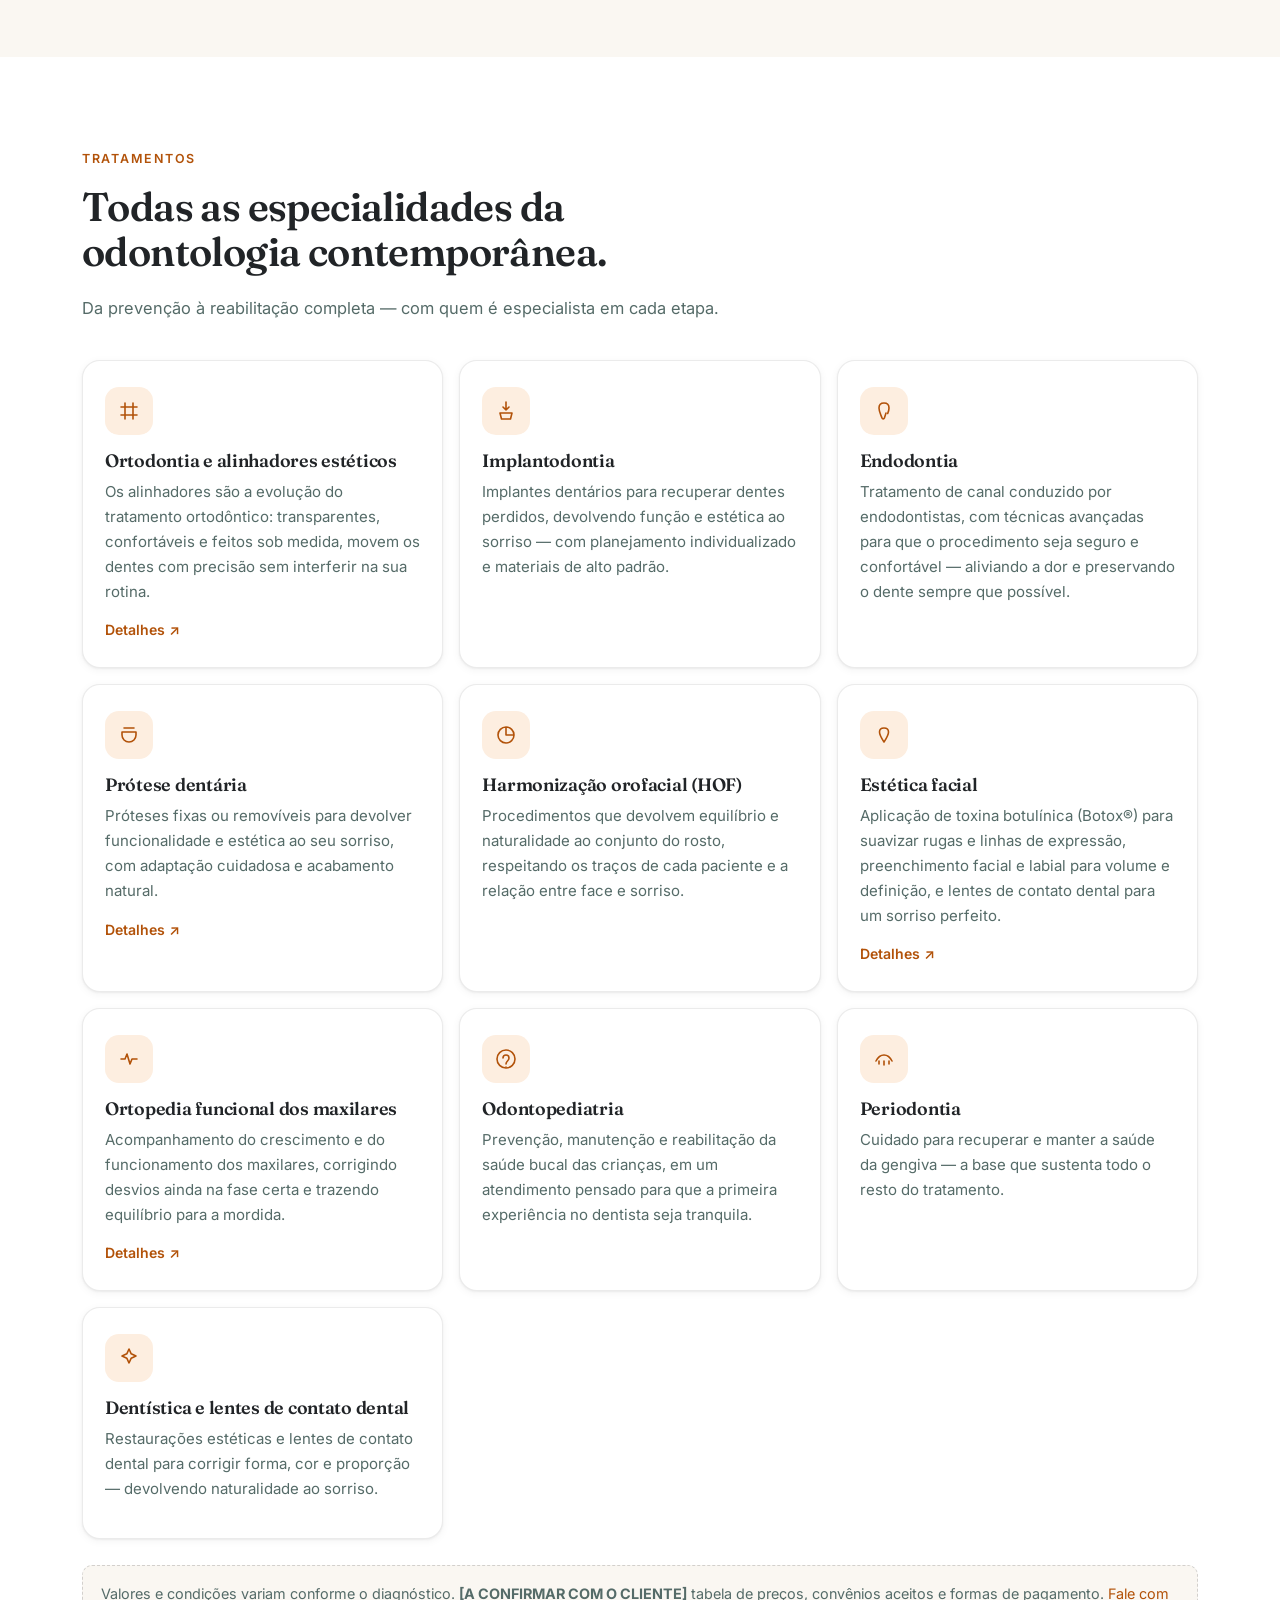
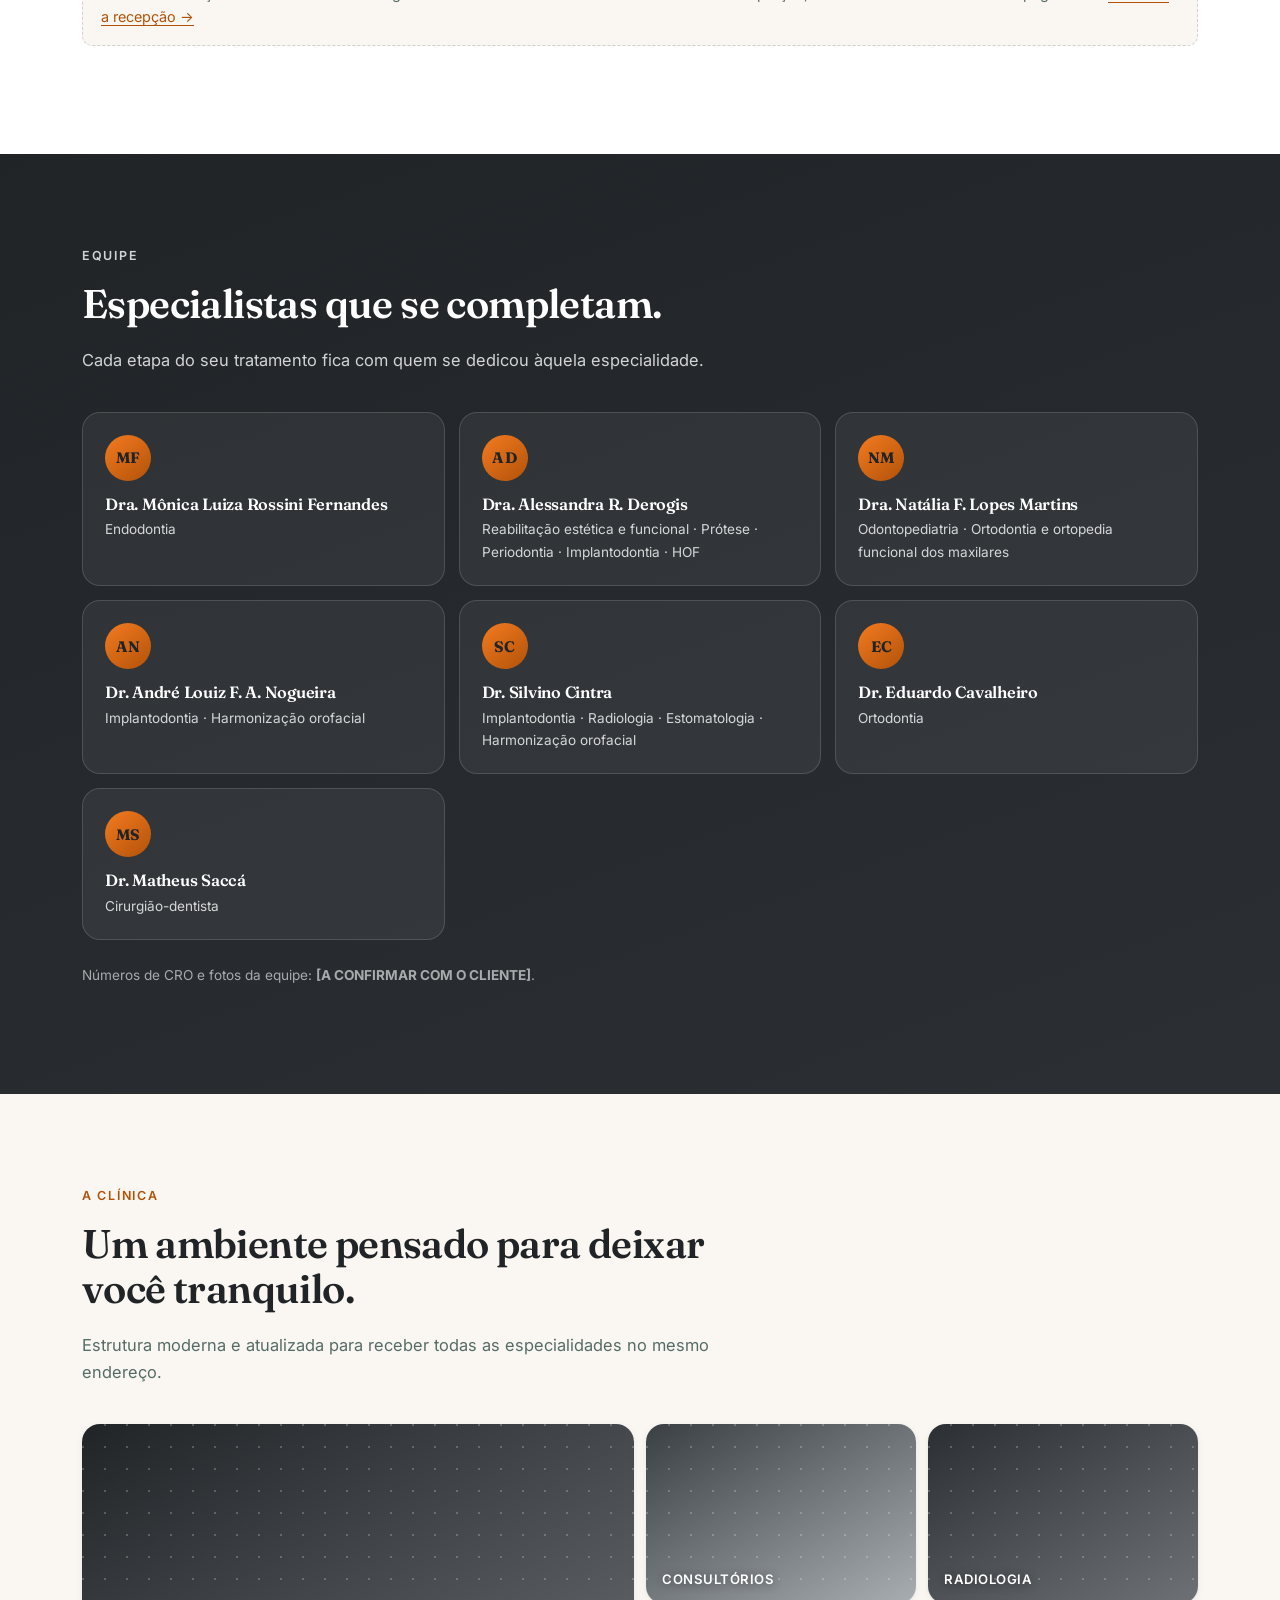
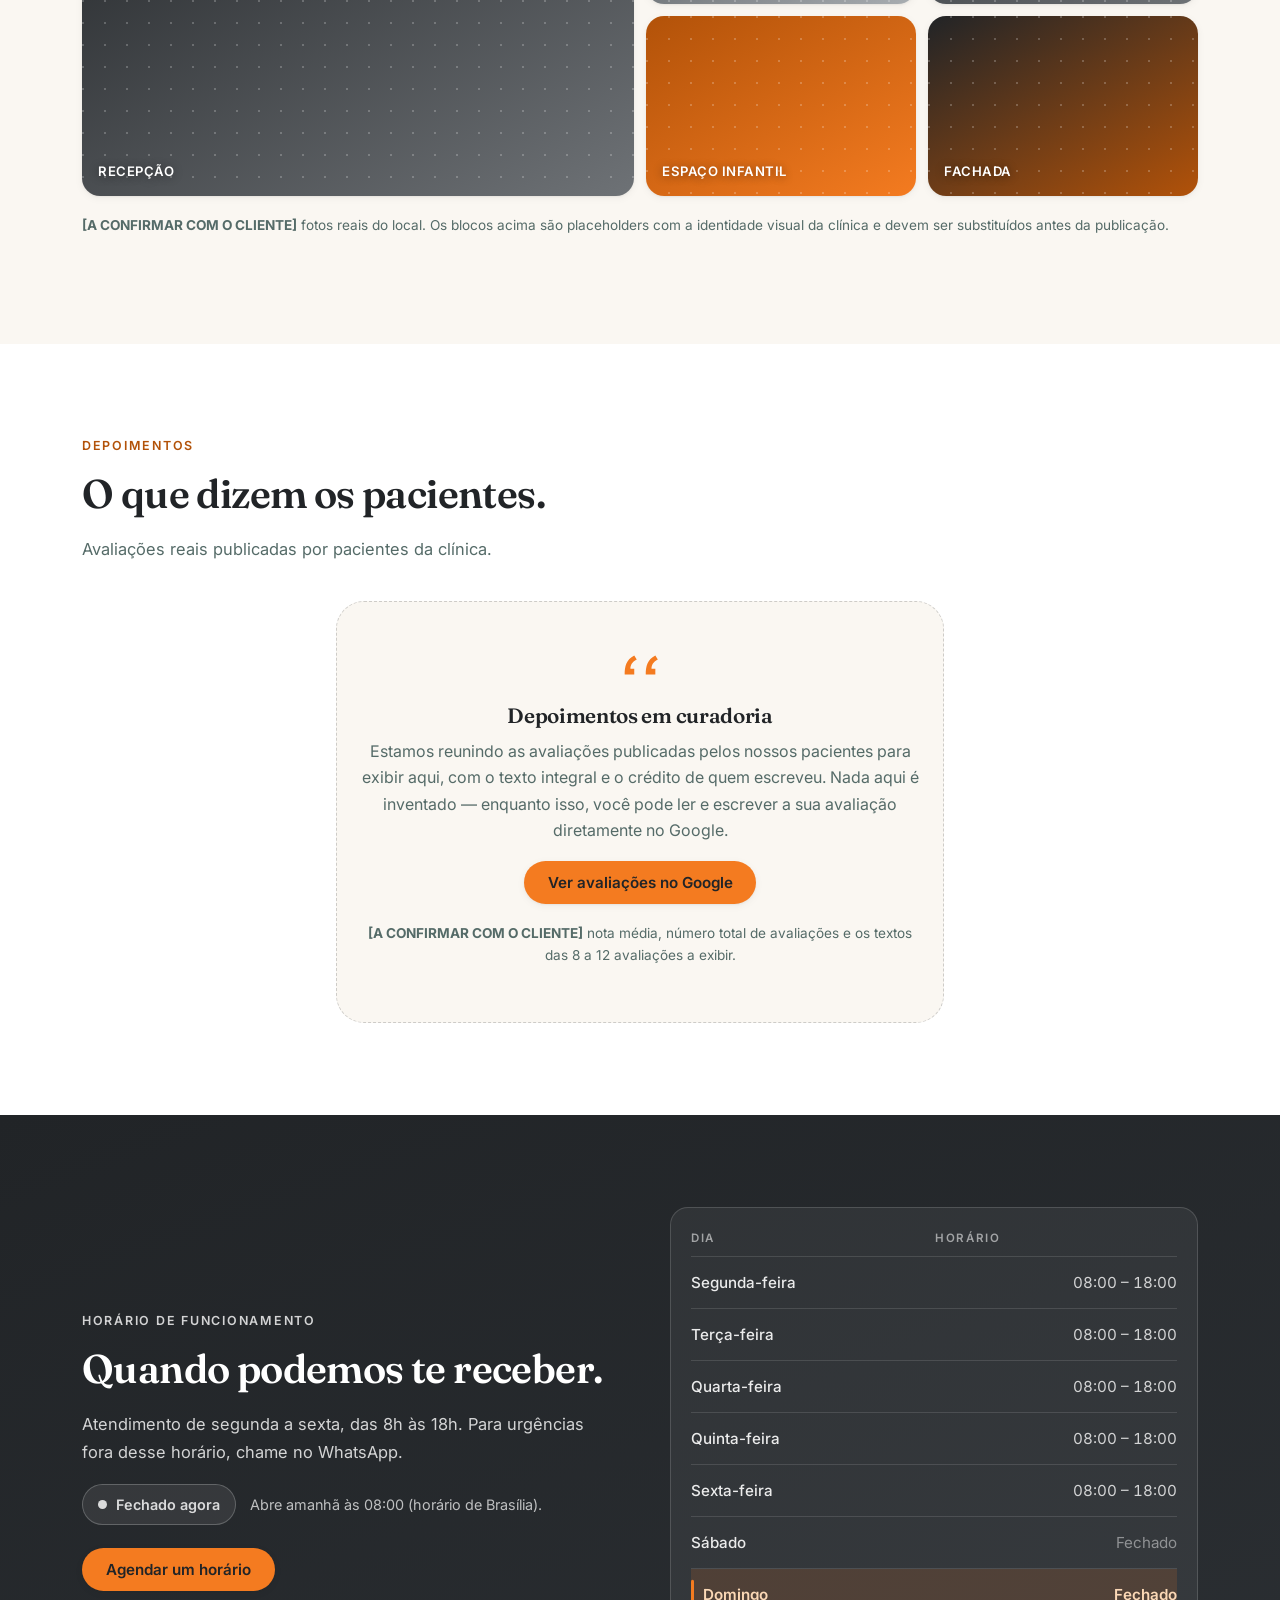
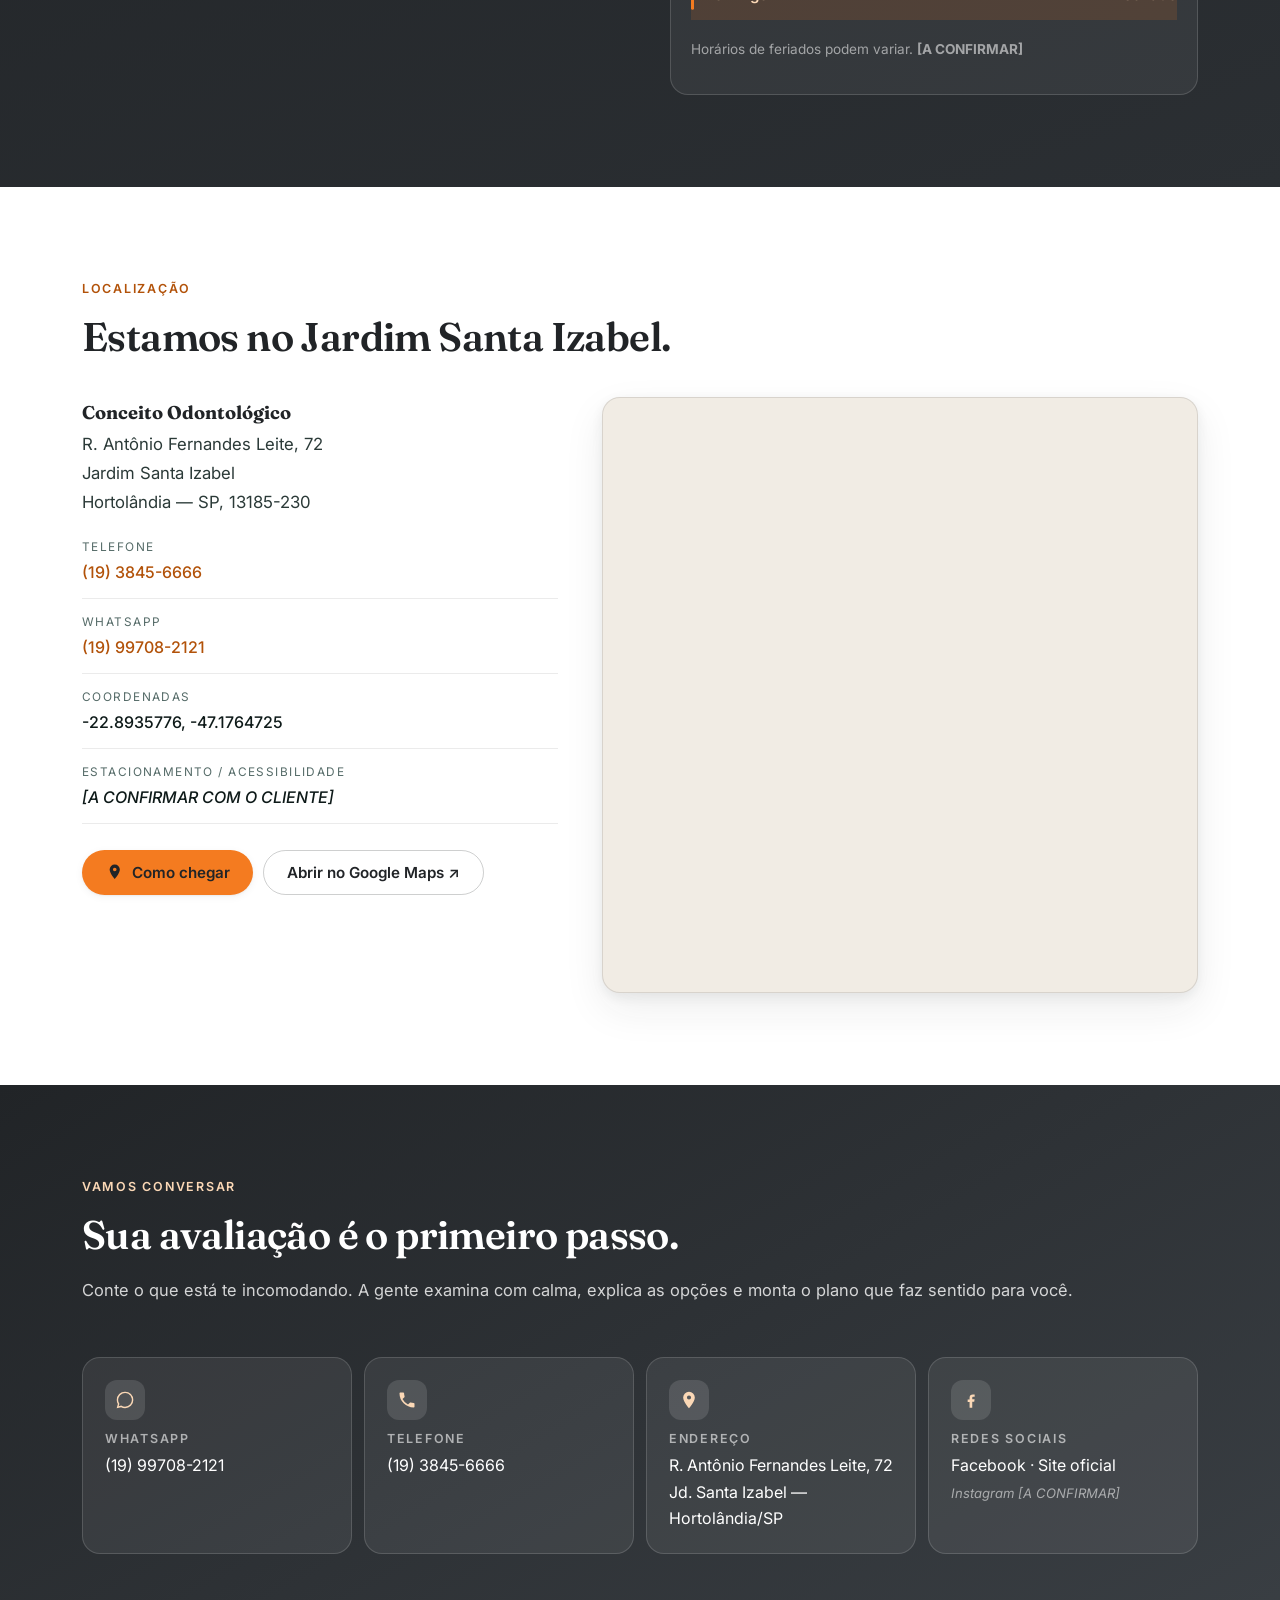
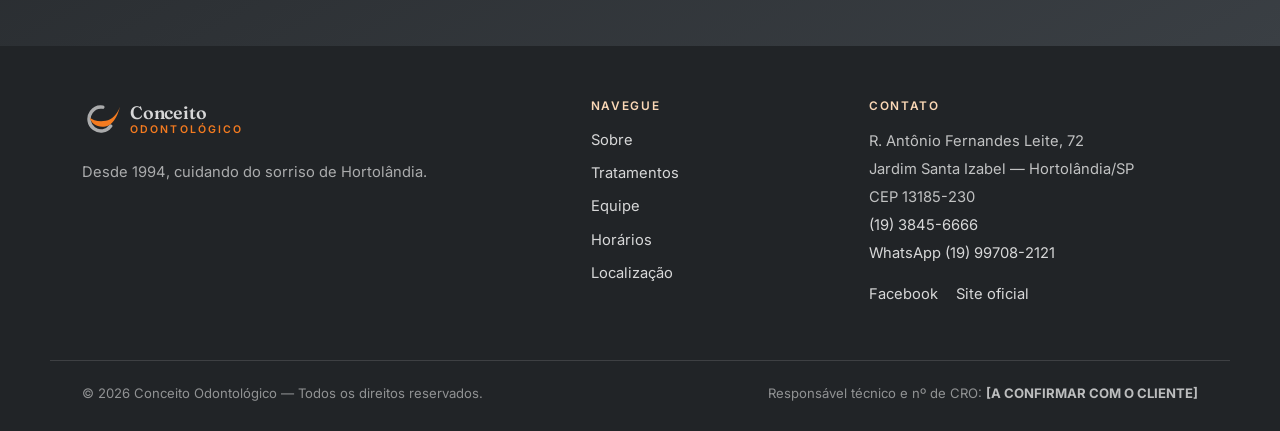
==== commit 44d90c4c: "Redraw the brand mark to match the logo The previous redraw had the swoosh wrong: a straight wedge r" ====
--- a/conceito-odontologico/index.html
+++ b/conceito-odontologico/index.html
@@ -46,9 +46,9 @@
              <img class="brand-logo" src="assets/logo.svg" alt="Conceito Odontológico" width="180" height="40">
            Se a logotipo já trouxer o nome escrito, remova também o <span class="brand-text">. -->
       <svg class="brand-mark" viewBox="0 0 40 40" aria-hidden="true" focusable="false">
-        <circle cx="20" cy="20" r="13" fill="none" stroke="var(--mark-ring)" stroke-width="3.4"
-                stroke-dasharray="56 26" stroke-linecap="round" transform="rotate(30 20 20)"/>
-        <path d="M9 26.5C13.5 17.5 23 11.5 37 10.5c-11 5-19 10.5-24 17.5-1.3 1.8-5-.2-4-1.5Z" fill="var(--mark-swoosh)"/>
+        <circle cx="20" cy="20" r="12.6" fill="none" stroke="var(--mark-ring)" stroke-width="3.6"
+                stroke-dasharray="53 28" stroke-linecap="round" transform="rotate(36 20 20)"/>
+        <path d="M8 18.5C10 25.5 17 29.5 24.8 27.8 32 26.2 36.8 19 40 7 37 15 31.5 20.6 25 21.9 18.3 23.2 11.5 21.8 8 18.5Z" fill="var(--mark-swoosh)"/>
       </svg>
       <span class="brand-text">
         <span class="brand-name">Conceito</span>
@@ -582,9 +582,9 @@
       <a class="brand brand-footer" href="#topo" aria-label="Conceito Odontológico — voltar ao topo">
         <!-- LOGOTIPO REAL: mesma troca do header (ver comentário lá em cima). -->
         <svg class="brand-mark" viewBox="0 0 40 40" aria-hidden="true" focusable="false">
-          <circle cx="20" cy="20" r="13" fill="none" stroke="var(--mark-ring)" stroke-width="3.4"
-                  stroke-dasharray="56 26" stroke-linecap="round" transform="rotate(30 20 20)"/>
-          <path d="M9 26.5C13.5 17.5 23 11.5 37 10.5c-11 5-19 10.5-24 17.5-1.3 1.8-5-.2-4-1.5Z" fill="var(--mark-swoosh)"/>
+          <circle cx="20" cy="20" r="12.6" fill="none" stroke="var(--mark-ring)" stroke-width="3.6"
+                  stroke-dasharray="53 28" stroke-linecap="round" transform="rotate(36 20 20)"/>
+          <path d="M8 18.5C10 25.5 17 29.5 24.8 27.8 32 26.2 36.8 19 40 7 37 15 31.5 20.6 25 21.9 18.3 23.2 11.5 21.8 8 18.5Z" fill="var(--mark-swoosh)"/>
         </svg>
         <span class="brand-text">
           <span class="brand-name">Conceito</span>
